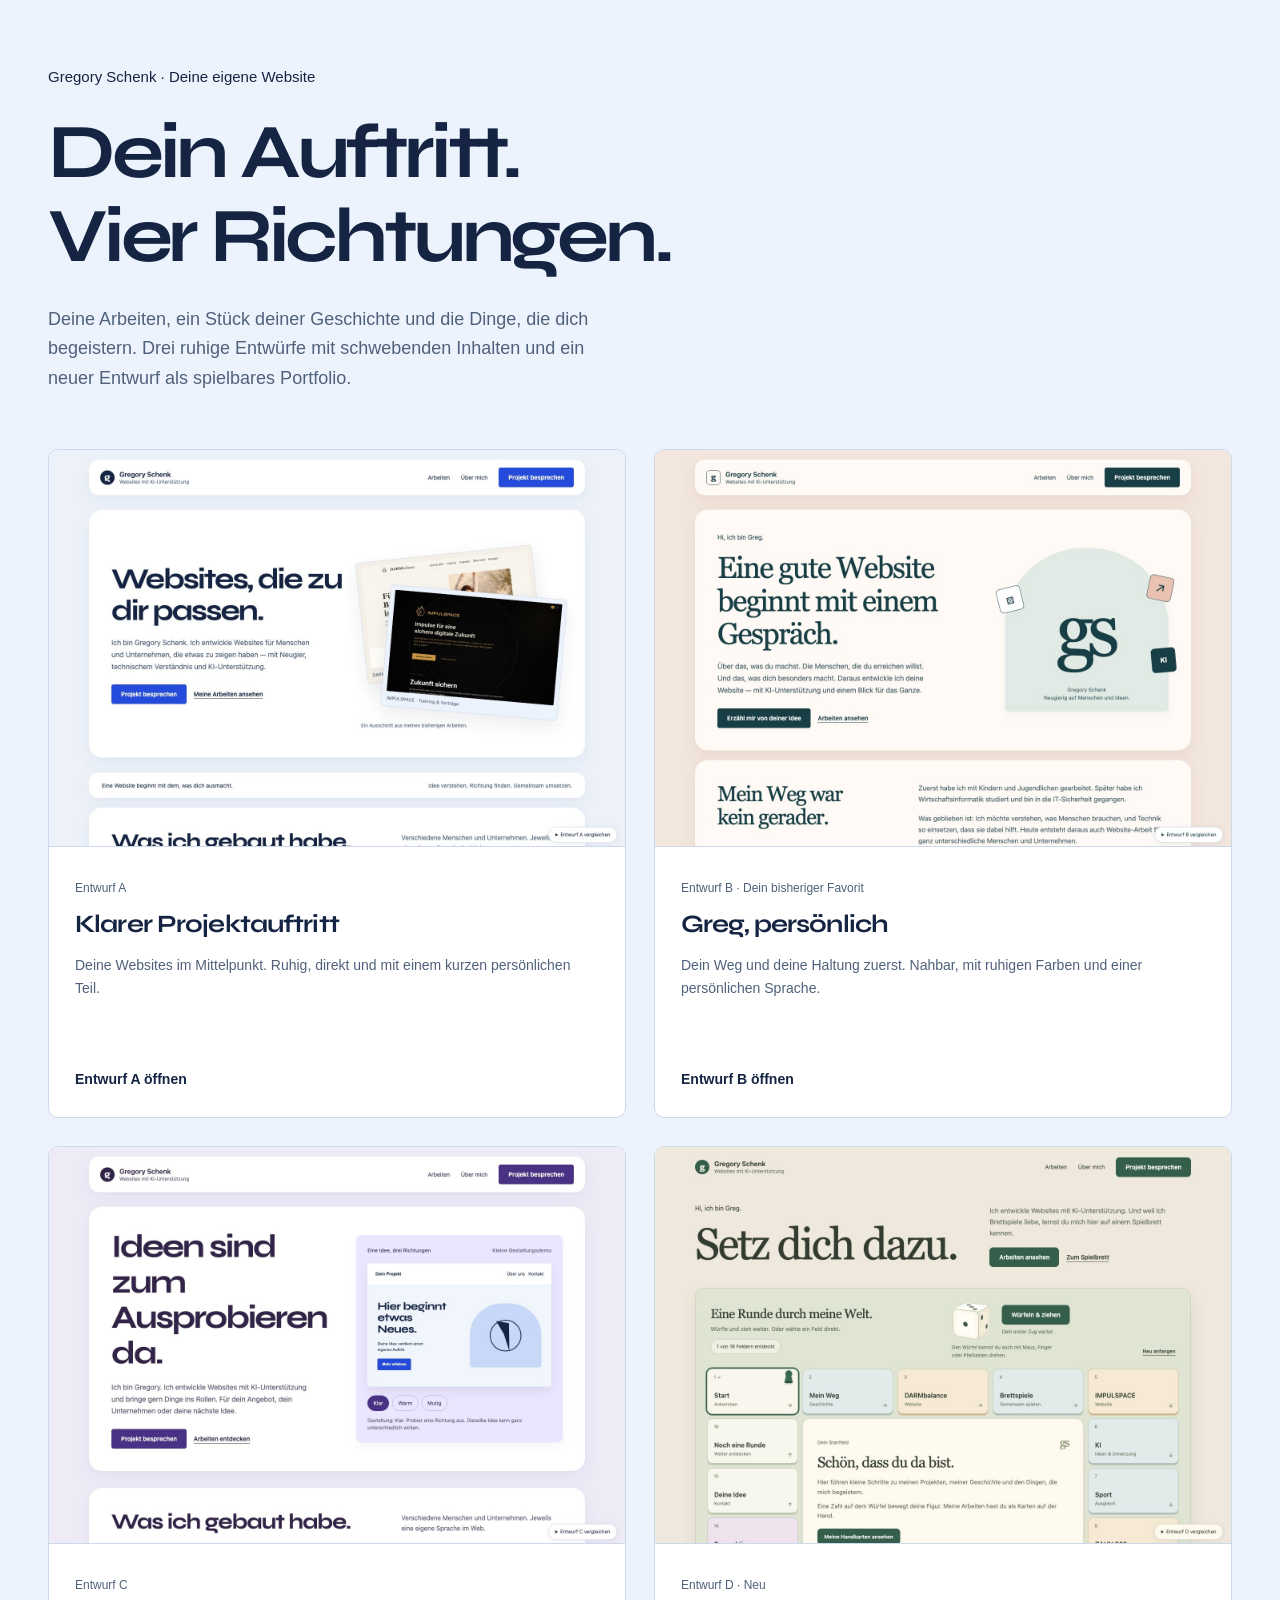
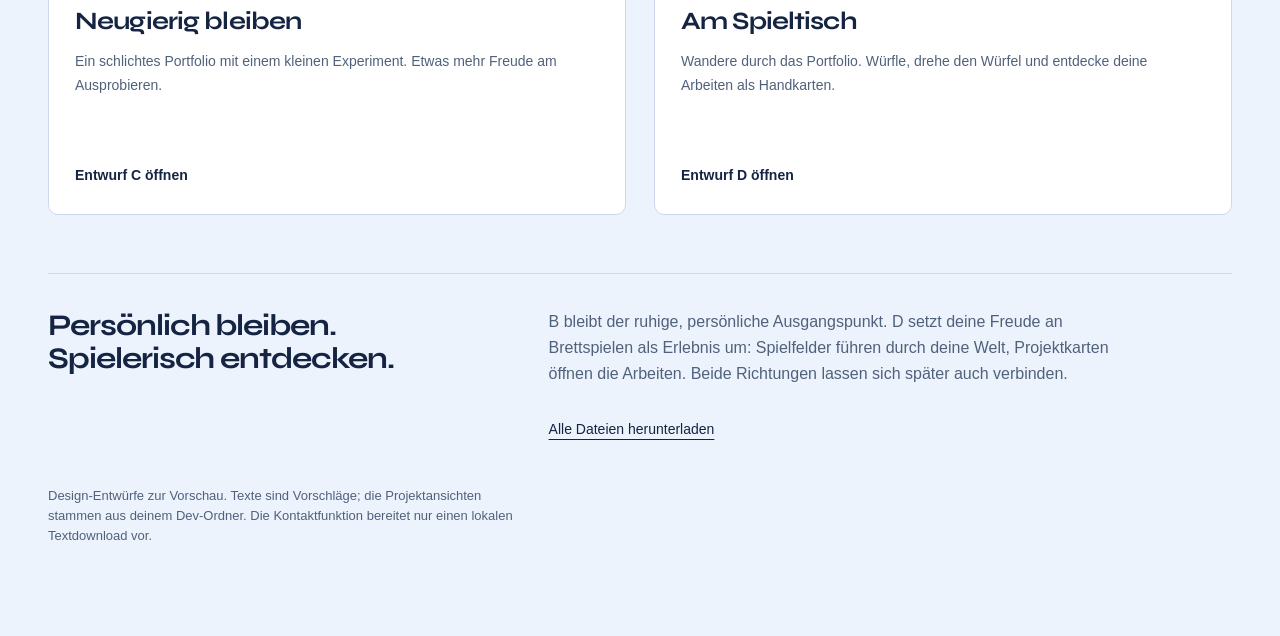
==== index.html @ de8d3911 "Add four portfolio drafts with interactive board game" ====
<!doctype html><html lang="de"><head><meta charset="utf-8"><meta name="viewport" content="width=device-width,initial-scale=1"><meta name="robots" content="noindex,nofollow"><title>Deine Website · Vier Richtungen</title><link rel="stylesheet" href="assets/common.css"><style>
body{background:#edf3fc}.overview{padding:65px 0 90px}.overview-header{max-width:800px;margin-bottom:55px}.overview-header>p:first-child{font-size:15px;margin-bottom:20px}.overview h1{font-size:clamp(3rem,6vw,5.6rem);max-width:12ch}.overview-header .intro-copy{max-width:56ch}.directions{display:grid;grid-template-columns:repeat(2,1fr);gap:28px}.direction{background:white;border:1px solid #cdd8ec;border-radius:10px;overflow:hidden;text-decoration:none;display:block}.direction:hover{border-color:#254bdc}.direction img{width:100%;aspect-ratio:1.45;object-fit:cover;object-position:top;border-bottom:1px solid #cdd8ec}.direction-text{padding:26px}.direction-text small{font-size:12px;color:#50617b}.direction-text h2{font-size:25px;margin:10px 0 15px}.direction-text p{font-size:14px;color:#50617b;min-height:90px}.direction-text strong{display:block;font-size:14px;margin-top:24px}.recommendation{display:grid;grid-template-columns:1fr 1.5fr;gap:45px;margin-top:58px;padding-top:35px;border-top:1px solid #cdd8ec}.recommendation h2{font-size:30px}.recommendation p{font-size:16px;color:#50617b}.overview-links{display:flex;gap:25px;flex-wrap:wrap;margin-top:30px;font-size:14px}@media(max-width:800px){.directions{grid-template-columns:1fr}.direction-text p{min-height:0}.overview{padding-top:40px}.recommendation{grid-template-columns:1fr;gap:20px}.direction img{aspect-ratio:1.5}}
</style></head><body><main class="overview wrap"><div class="overview-header"><p>Gregory Schenk · Deine eigene Website</p><h1>Dein Auftritt.<br>Vier Richtungen.</h1><p class="intro-copy">Deine Arbeiten, ein Stück deiner Geschichte und die Dinge, die dich begeistern. Drei ruhige Entwürfe mit schwebenden Inhalten und ein neuer Entwurf als spielbares Portfolio.</p></div><div class="directions"><a class="direction" href="entwurf-a-studio.html"><img src="assets/preview-a.jpg" width="1440" height="1000" alt="Vorschau des klaren Portfolio-Entwurfs"><div class="direction-text"><small>Entwurf A</small><h2>Klarer Projektauftritt</h2><p>Deine Websites im Mittelpunkt. Ruhig, direkt und mit einem kurzen persönlichen Teil.</p><strong>Entwurf A öffnen</strong></div></a><a class="direction" href="entwurf-b-persoenlich.html"><img src="assets/preview-b.jpg" width="1440" height="1000" alt="Vorschau des persönlichen Entwurfs"><div class="direction-text"><small>Entwurf B · Dein bisheriger Favorit</small><h2>Greg, persönlich</h2><p>Dein Weg und deine Haltung zuerst. Nahbar, mit ruhigen Farben und einer persönlichen Sprache.</p><strong>Entwurf B öffnen</strong></div></a><a class="direction" href="entwurf-c-neugierig.html"><img src="assets/preview-c.jpg" width="1440" height="1000" alt="Vorschau des neugierigen Entwurfs mit Gestaltungsdemo"><div class="direction-text"><small>Entwurf C</small><h2>Neugierig bleiben</h2><p>Ein schlichtes Portfolio mit einem kleinen Experiment. Etwas mehr Freude am Ausprobieren.</p><strong>Entwurf C öffnen</strong></div></a><a class="direction" href="entwurf-d-brettspiel.html"><img src="assets/preview-d.jpg" width="1440" height="1000" alt="Vorschau des Brettspiel-Portfolios mit Spielfeldern und Würfel"><div class="direction-text"><small>Entwurf D · Neu</small><h2>Am Spieltisch</h2><p>Wandere durch das Portfolio. Würfle, drehe den Würfel und entdecke deine Arbeiten als Handkarten.</p><strong>Entwurf D öffnen</strong></div></a></div><div class="recommendation"><h2>Persönlich bleiben.<br>Spielerisch entdecken.</h2><div><p>B bleibt der ruhige, persönliche Ausgangspunkt. D setzt deine Freude an Brettspielen als Erlebnis um: Spielfelder führen durch deine Welt, Projektkarten öffnen die Arbeiten. Beide Richtungen lassen sich später auch verbinden.</p><div class="overview-links"><a href="portfolio-entwuerfe.zip" download>Alle Dateien herunterladen</a></div></div></div><p class="prototype-note" style="margin-top:45px">Design-Entwürfe zur Vorschau. Texte sind Vorschläge; die Projektansichten stammen aus deinem Dev-Ordner. Die Kontaktfunktion bereitet nur einen lokalen Textdownload vor.</p></main></body></html>
---- assets/common.css ----
@font-face{font-family:Syne;src:url('syne-latin-400-normal.woff2') format('woff2');font-weight:400;font-display:swap}
@font-face{font-family:Syne;src:url('syne-latin-700-normal.woff2') format('woff2');font-weight:700;font-display:swap}
@font-face{font-family:Syne;src:url('syne-latin-800-normal.woff2') format('woff2');font-weight:800;font-display:swap}
:root{--ink:#142442;--muted:#50617b;--accent:#254bdc;--wash:#edf3fc;--paper:#fff;--line:#cdd8ec;--display:Syne,Arial,sans-serif}
*{box-sizing:border-box}html{scroll-behavior:smooth;scroll-padding-top:30px}body{margin:0;color:var(--ink);background:var(--paper);font:17px/1.65 -apple-system,BlinkMacSystemFont,'Segoe UI',sans-serif}h1,h2,h3,p{margin:0}h1,h2,h3{line-height:1.1}h1,h2{font-family:var(--display);font-weight:700}h1{font-size:clamp(3rem,5.7vw,5.7rem);letter-spacing:-.055em}h2{font-size:clamp(2.2rem,3.7vw,3.7rem);letter-spacing:-.035em}h3{font-size:1.45rem;letter-spacing:-.025em}p{max-width:65ch}a{color:inherit;text-decoration-thickness:1px;text-underline-offset:5px}button,input,textarea,select{font:inherit}button,a{touch-action:manipulation}button{cursor:pointer}button:disabled{cursor:default}a:focus-visible,button:focus-visible,summary:focus-visible,input:focus-visible,textarea:focus-visible,select:focus-visible{outline:3px solid var(--accent);outline-offset:5px}img{display:block;max-width:100%;height:auto}button{color:inherit}.wrap{width:min(1240px,calc(100% - 96px));margin:auto}.site-header{height:112px;display:flex;align-items:center;justify-content:space-between;gap:24px}.brand{display:flex;align-items:center;gap:12px;text-decoration:none;white-space:nowrap;line-height:1.3;font-weight:600}.brand-mark{width:36px;height:36px;display:grid;place-items:center;background:var(--ink);color:var(--paper);border-radius:50%;font-family:var(--display);font-size:22px}.brand small{display:block;font-weight:400;font-size:12px;color:var(--muted)}.nav{display:flex;align-items:center;gap:28px;font-size:14px}.nav a{text-decoration:none}.nav a:hover{text-decoration:underline}.button{display:inline-flex;align-items:center;justify-content:center;gap:12px;border:1px solid var(--accent);background:var(--accent);color:#fff;padding:13px 23px;min-height:48px;border-radius:5px;text-decoration:none;font-size:15px;font-weight:600;line-height:1.4}.button:hover{filter:brightness(.92)}.button.secondary{background:transparent;color:var(--ink);border-color:var(--line)}.text-link{background:none;border:0;padding:0;text-decoration:underline;text-underline-offset:5px;font-size:15px;font-weight:600}.actions{display:flex;gap:18px;align-items:center;flex-wrap:wrap;margin-top:30px}.intro-copy{color:var(--muted);font-size:18px;line-height:1.65;margin-top:26px;max-width:46ch}.section{padding:100px 0}.section-heading{display:flex;align-items:end;justify-content:space-between;gap:36px;margin-bottom:44px}.section-heading p{color:var(--muted);max-width:40ch;font-size:16px}.work-grid{display:grid;grid-template-columns:1.17fr 1fr;gap:44px 36px}.project{min-width:0}.project-shot{border:0;width:100%;padding:24px;background:var(--wash);border-radius:9px;display:block;text-align:left;overflow:hidden}.project-shot img{width:100%;aspect-ratio:1.44;object-fit:cover;object-position:top;border-radius:3px;box-shadow:0 9px 20px #14244218}.project-shot:hover img{outline:2px solid var(--accent);outline-offset:4px}.project.impulspace .project-shot{background:#f0e8d9}.project.zahn360 .project-shot{background:#d8e9ed}.project-heading{display:flex;justify-content:space-between;align-items:center;gap:16px;margin:22px 0 9px}.project-heading span{font-size:12px;color:var(--muted)}.project>p{font-size:15px;line-height:1.6;color:var(--muted);max-width:53ch}.project .text-link{margin-top:14px}.project-wide{grid-column:1/-1;display:grid;grid-template-columns:1.15fr 1fr;align-items:center;gap:50px}.project-wide .project-shot{padding:26px}.project-wide .project-shot img{aspect-ratio:1.72}.project-wide h3{font-size:1.8rem}.project-wide p{color:var(--muted);font-size:16px}.work-note{font-size:12px;color:var(--muted);margin-top:28px}.ludonect{margin-top:58px;padding:36px 42px;background:var(--wash);display:grid;grid-template-columns:1fr 1.3fr;align-items:center;gap:40px;border-radius:9px}.ludonect h3{font-family:var(--display);font-size:2rem;margin:7px 0 16px}.ludonect p{color:var(--muted);font-size:16px}.quiet-label{font-size:13px;color:var(--muted)}.game-example{position:relative;min-height:210px;display:flex;gap:15px;align-items:center;justify-content:center;flex-wrap:wrap}.game-tile{background:white;color:#3d315b;border:1px solid #d9d0ed;border-radius:12px;padding:20px 18px;width:150px;box-shadow:0 5px 0 #d9d0ed}.game-tile strong{font-family:var(--display);font-size:42px;display:block;line-height:1.2}.game-tile span{font-size:12px;line-height:1.4;display:block}.game-tile:nth-child(2){transform:rotate(5deg);background:#ebe6ff}.game-tile:nth-child(3){transform:rotate(-5deg);background:#ffd8bc}.in-progress{display:flex;gap:24px;align-items:center;padding:30px 0;margin-top:35px;border-top:1px solid var(--line)}.in-progress img{width:135px;border-radius:5px}.in-progress p{font-size:14px;color:var(--muted)}.in-progress strong{display:block;color:var(--ink);font-size:16px}.about-band{background:var(--wash)}.about-grid{display:grid;grid-template-columns:.9fr 1.2fr;gap:80px}.about-grid h2{max-width:10ch}.about-text p+p{margin-top:22px}.about-text p{color:var(--muted)}.interests{display:flex;gap:10px;flex-wrap:wrap;margin-top:28px}.interest{background:var(--paper);border:1px solid var(--line);padding:7px 16px;border-radius:24px;font-size:14px;color:var(--ink)}.ai-note{margin-top:30px;padding-top:24px;border-top:1px solid var(--line)}.ai-note h3{font-size:1.1rem;margin-bottom:12px}.ai-note p{font-size:15px}.process{display:grid;grid-template-columns:.8fr 1.2fr;gap:80px}.process h2{max-width:10ch}.steps details{border-bottom:1px solid var(--line);padding:20px 0}.steps details:first-child{padding-top:0}.steps summary{font-weight:600;cursor:pointer;list-style:none;display:flex;justify-content:space-between;align-items:center;gap:20px;font-size:20px}.steps summary::-webkit-details-marker{display:none}.steps summary::after{content:'+';font-size:26px;font-weight:400}.steps details[open] summary::after{content:'−'}.steps p{font-size:16px;color:var(--muted);padding:15px 35px 5px 0}.contact-band{background:var(--ink);color:#fff;padding:74px 0}.contact-inner{display:flex;align-items:center;justify-content:space-between;gap:50px}.contact-inner h2{max-width:15ch}.contact-inner p{margin-top:20px;color:#d8e2f7;max-width:46ch}.contact-inner .button{background:white;border-color:white;color:var(--ink);white-space:nowrap}.footer{display:flex;align-items:center;justify-content:space-between;gap:24px;padding:32px 0 95px;font-size:12px;color:var(--muted)}.footer button{font-size:12px}.draft-switch{position:fixed;right:20px;bottom:18px;z-index:10;font-size:12px}.draft-switch summary{cursor:pointer;padding:9px 16px;background:var(--paper);border:1px solid var(--line);border-radius:24px;box-shadow:0 3px 15px #14244212}.draft-switch nav{position:absolute;right:0;bottom:46px;background:var(--paper);border:1px solid var(--line);border-radius:10px;width:210px;padding:8px;box-shadow:0 8px 28px #14244222}.draft-switch a{display:block;padding:9px;text-decoration:none;border-radius:5px}.draft-switch a:hover,.draft-switch a[aria-current=page]{background:var(--wash);color:var(--ink)}.skip-link{position:fixed;top:-80px;left:20px;padding:12px;background:var(--ink);color:white;z-index:99}.skip-link:focus{top:12px}
dialog{border:0;padding:0;border-radius:12px;background:var(--paper);color:var(--ink);width:min(760px,calc(100% - 32px));max-height:90dvh;box-shadow:0 18px 80px #0004}dialog::backdrop{background:#142442aa}body:has(dialog[open]){overflow:hidden}.dialog-inner{padding:36px}.dialog-top{display:flex;justify-content:space-between;gap:20px;align-items:center;margin-bottom:24px}.dialog-top h2{font-size:2rem;letter-spacing:-.025em}.close-button{border:1px solid var(--line);background:none;border-radius:50%;font-size:24px;width:42px;height:42px;display:grid;place-items:center;flex-shrink:0}.dialog-body p{color:var(--muted);margin:15px 0}.dialog-body h3{font-size:18px;margin-top:24px}.dialog-body img{border:1px solid var(--line);border-radius:4px;margin-bottom:24px}.dialog-body ul{padding-left:22px;color:var(--muted)}.dialog-body li+li{margin-top:10px}.contact-form label{display:block;font-size:14px;font-weight:600;margin-top:22px}.contact-form input,.contact-form textarea,.contact-form select{display:block;width:100%;padding:11px;border:1px solid var(--line);border-radius:4px;margin-top:7px;background:var(--paper);color:var(--ink)}.contact-form textarea{min-height:120px;resize:vertical}.contact-form .button{margin-top:22px}.prototype-note{font-size:13px;line-height:1.55;color:var(--muted)}.form-status{margin-top:16px;font-size:14px}
.personal{--ink:#183f45;--muted:#456166;--accent:#183f45;--wash:#f9e8df;--line:#c6d5d3;--display:Georgia,'Times New Roman',serif}.personal h1,.personal h2{font-weight:400;letter-spacing:-.045em}.personal h1{font-size:clamp(3.1rem,5.6vw,5.7rem)}.personal .site-header{height:100px}.personal .brand-mark{color:var(--ink);border-radius:8px;background:transparent;border:1px solid var(--ink);font-family:Georgia}.personal-hero{background:var(--wash);padding:65px 0 76px}.personal-hero-grid{display:grid;grid-template-columns:1.2fr .75fr;gap:85px;align-items:center}.hello{font-size:16px;margin-bottom:22px}.personal-hero h1{max-width:12ch}.name-object{position:relative;width:100%;aspect-ratio:1;display:grid;place-items:center;border:1px solid #b3c3c0;border-radius:48% 48% 9px 9px;background:#e2eae6}.name-object .initial{font-family:Georgia;font-size:clamp(120px,14vw,190px);font-weight:400;letter-spacing:-.1em;padding-right:.07em}.object-caption{position:absolute;bottom:25px;text-align:center;line-height:1.5;font-size:13px;color:var(--muted)}.name-object .token{position:absolute;border-radius:9px;border:1px solid var(--ink);width:61px;height:61px;display:grid;place-items:center;font-size:30px;background:#fff}.token.dice{left:-18px;top:24%;transform:rotate(-14deg)}.token.sport{right:-10px;top:17%;transform:rotate(12deg);background:#ebc3b3}.token.ai{right:-18px;bottom:24%;font-size:17px;font-weight:700;background:#183f45;color:white;transform:rotate(-5deg)}.story-grid{display:grid;grid-template-columns:.8fr 1.2fr;gap:85px}.story-grid h2{max-width:11ch}.story-copy p{color:var(--muted)}.story-copy p+p{margin-top:20px}.story-path{display:flex;gap:24px;margin-top:34px;flex-wrap:wrap}.story-path span{font-size:13px;border-top:2px solid var(--ink);padding-top:12px;flex:1;min-width:100px}.personal .work-area{background:#f5f8f7}.personal .project-shot{background:#e2eae6}.personal .project.impulspace .project-shot{background:#eee3d9}.personal .project.zahn360 .project-shot{background:#dbe7e8}.personal-interests{display:grid;grid-template-columns:repeat(3,1fr);gap:45px;margin-top:48px}.personal-interests h3{font:400 29px/1.2 Georgia;margin-bottom:17px}.personal-interests p{font-size:15px;color:var(--muted)}.personal-interests .interest-icon{font-size:28px;display:block;margin-bottom:22px}.personal .contact-band{background:#183f45}.personal .contact-inner p{color:#dae6e5}
.curious{--ink:#312448;--muted:#625874;--accent:#493185;--wash:#ebe6ff;--line:#d7d0e4}.curious-hero{padding:64px 0 82px;display:grid;grid-template-columns:1.1fr 1fr;gap:75px;align-items:center}.curious-hero>div{min-width:0}.curious-hero h1{font-size:clamp(3rem,5.6vw,5.4rem);max-width:10ch}.experiment{background:var(--wash);border-radius:14px;padding:28px;min-width:0}.experiment-title{display:flex;align-items:center;justify-content:space-between;margin-bottom:22px;gap:16px;font-size:13px}.experiment-title span:last-child{color:var(--muted)}.mini-site{background:#fff;border-radius:6px;overflow:hidden;color:#142442;box-shadow:0 12px 25px #31244812;font-family:Arial,sans-serif}.mini-header{display:flex;justify-content:space-between;padding:17px 20px;font-size:11px;gap:16px}.mini-content{min-height:255px;padding:32px 25px;background:#f1f5fc;display:grid;grid-template-columns:1.2fr 1fr;gap:15px;align-items:center}.mini-copy strong{display:block;font-family:Syne,Arial,sans-serif;font-size:27px;line-height:1.05;letter-spacing:-.025em;max-width:9ch}.mini-copy p{font-size:10px;line-height:1.5;margin-top:15px;max-width:21ch}.mini-button{display:inline-block;font-size:9px;font-weight:600;margin-top:15px;background:#254bdc;color:white;padding:7px 12px;border-radius:3px}.mini-art{height:160px;position:relative;display:grid;place-items:center;background:#c7d8f8;border-radius:80px 80px 7px 7px}.mini-art:before{content:'';width:75px;height:75px;border:2px solid currentColor;border-radius:50%;position:absolute}.mini-art:after{content:'';width:30px;height:80px;background:currentColor;clip-path:polygon(0 0,100% 15%,55% 100%,40% 45%);transform:rotate(-12deg)}.mini-site[data-look=warm]{color:#663b36}.mini-site[data-look=warm] .mini-content{background:#fff0e8}.mini-site[data-look=warm] .mini-copy strong{font-family:Georgia;font-size:31px;font-weight:400}.mini-site[data-look=warm] .mini-art{background:#ebc3b3;border-radius:50%}.mini-site[data-look=warm] .mini-button{background:#663b36;border-radius:20px}.mini-site[data-look=bold]{color:#493185}.mini-site[data-look=bold] .mini-content{background:#f5efff}.mini-site[data-look=bold] .mini-copy strong{font-weight:800;font-size:30px}.mini-site[data-look=bold] .mini-art{background:#ffd8bc;border-radius:8px;transform:rotate(5deg)}.mini-site[data-look=bold] .mini-button{background:#493185}.look-controls{display:flex;gap:8px;flex-wrap:wrap;margin-top:22px}.look-controls button{padding:8px 14px;border:1px solid #b5a8d0;border-radius:20px;background:transparent;color:var(--ink);font-size:13px}.look-controls button[aria-pressed=true]{background:var(--accent);color:white;border-color:var(--accent)}.experiment-caption{font-size:12px;color:var(--muted);margin-top:15px;line-height:1.5}.curious .work-grid{grid-template-columns:repeat(3,1fr);gap:30px}.curious .project-shot{padding:16px}.curious .project-heading{display:block}.curious .project-heading span{display:block;margin-top:7px}.curious .project-wide{grid-column:auto;display:block}.curious .project-wide h3{font-size:1.45rem}.curious .project-wide .project-shot img{aspect-ratio:1.44}.curious .ludonect{background:#f3f0fb}.curious .about-grid{gap:65px}.curious .contact-band{background:#493185}.curious .contact-inner p{color:#eae2fb}
.studio-hero{display:grid;grid-template-columns:1.15fr 1fr;gap:70px;align-items:center;padding:60px 0 82px;min-height:660px}.studio-hero h1{max-width:11ch}.hero-work{position:relative;height:440px;min-width:0}.hero-work .shot{position:absolute;width:88%;padding:11px;background:white;border:1px solid #d2d9e7;border-radius:8px;box-shadow:0 18px 44px #14244214;overflow:hidden;text-decoration:none}.hero-work .shot img{aspect-ratio:1.65;object-fit:cover;object-position:top;border-radius:3px}.hero-work .shot span{display:block;font-size:11px;padding:8px 2px 0;color:var(--muted)}.hero-work .shot:nth-child(1){top:0;left:0;transform:rotate(-6deg);background:#f4f0e8}.hero-work .shot:nth-child(2){bottom:0;right:0;transform:rotate(5deg);background:#edf3fc}.hero-caption{position:absolute;bottom:-40px;left:0;font-size:12px;color:var(--muted)}.intro-strip{background:var(--wash);padding:22px 0}.intro-strip .wrap{display:flex;justify-content:space-between;align-items:center;gap:30px;font-size:14px}.intro-strip p:last-child{color:var(--muted)}
@media(min-width:900px){.studio .project.impulspace{margin-top:72px}.personal .project.impulspace{margin-top:50px}}
@media(max-width:1000px){.wrap{width:calc(100% - 56px)}.nav{gap:18px}.studio-hero{gap:35px}.hero-work{height:350px}.personal-hero-grid{gap:45px}.about-grid,.process,.story-grid{gap:45px}.curious-hero{gap:35px}.curious .work-grid{gap:22px}.mini-content{grid-template-columns:1fr .8fr;padding:25px 20px}.mini-copy strong{font-size:23px}.mini-art{height:140px}.personal-interests{gap:30px}}
@media(max-width:760px){.wrap{width:calc(100% - 40px)}.site-header,.personal .site-header{height:auto;min-height:95px;padding-top:22px;padding-bottom:22px;align-items:flex-start;flex-direction:column;gap:20px}.brand small{font-size:11px}.nav{width:100%;justify-content:space-between;gap:12px;font-size:13px}.nav .button{padding:9px 12px;font-size:12px;min-height:40px}.studio-hero{grid-template-columns:1fr;padding-top:36px;padding-bottom:65px;gap:42px}.studio-hero h1{font-size:clamp(3.2rem,9.2vw,4.6rem);max-width:13ch}.intro-copy{font-size:17px}.hero-work{height:410px;max-width:530px;width:100%;margin:auto}.hero-work .shot{width:82%}.hero-caption{bottom:-25px}.intro-strip .wrap{flex-direction:column;gap:5px;align-items:flex-start;font-size:13px}.section{padding:65px 0}.section-heading{align-items:flex-start;flex-direction:column;gap:20px;margin-bottom:32px}.work-grid{grid-template-columns:1fr;gap:36px}.project-wide{grid-column:auto;display:block}.project-wide .project-heading{margin-top:22px}.project-wide h3{font-size:1.45rem}.project-shot,.project-wide .project-shot{padding:18px}.project-wide .project-shot img{aspect-ratio:1.44}.ludonect{grid-template-columns:1fr;padding:28px;gap:25px;margin-top:38px}.game-example{min-height:160px;gap:9px}.game-tile{width:calc((100% - 18px)/3);padding:12px 10px}.game-tile strong{font-size:32px}.game-tile span{font-size:10px}.in-progress{gap:18px}.in-progress img{width:100px}.about-grid,.process,.story-grid{grid-template-columns:1fr;gap:28px}.about-grid h2,.process h2,.story-grid h2{max-width:17ch}.contact-band{padding:55px 0}.contact-inner{flex-direction:column;align-items:flex-start;gap:30px}.contact-inner h2{max-width:17ch}.footer{flex-direction:column;align-items:flex-start;gap:12px;padding-bottom:95px}.personal-hero{padding:40px 0 55px}.personal-hero-grid{grid-template-columns:1fr;gap:45px}.personal-hero h1{max-width:14ch}.name-object{width:75%;max-width:360px;margin:0 auto}.name-object .initial{font-size:150px}.personal-interests{grid-template-columns:1fr;gap:32px;margin-top:30px}.personal-interests article{display:grid;grid-template-columns:45px 1fr;gap:0 17px}.personal-interests .interest-icon{grid-row:1/3;margin:0}.personal-interests h3{font-size:26px;margin-bottom:9px}.curious-hero{grid-template-columns:1fr;padding:40px 0 60px;gap:38px}.curious-hero h1{max-width:15ch}.curious .work-grid{grid-template-columns:1fr;gap:35px}.curious .project-heading{display:flex;align-items:center}.curious .project-heading span{margin:0}.experiment{padding:22px}.mini-copy strong{font-size:27px}.mini-content{min-height:235px}.dialog-inner{padding:24px}.dialog-top h2{font-size:1.7rem}.draft-switch{right:12px;bottom:12px}}
@media(max-width:400px){.nav{font-size:12px;gap:7px}.nav .button{padding:8px}.hero-work{height:300px}.studio-hero h1{font-size:2.8rem}.personal h1{font-size:2.9rem}.curious-hero h1{font-size:2.5rem}.actions{gap:18px}.mini-content{padding:23px 16px;gap:10px}.mini-copy strong{font-size:23px}.mini-art{height:125px}.look-controls button{padding:7px 12px;font-size:12px}.experiment-title{font-size:12px}.name-object .initial{font-size:125px}.game-tile strong{font-size:26px}.in-progress{align-items:flex-start}.in-progress img{width:80px}}
@media(prefers-reduced-motion:reduce){html{scroll-behavior:auto}*,*::before,*::after{animation:none!important;transition:none!important}}
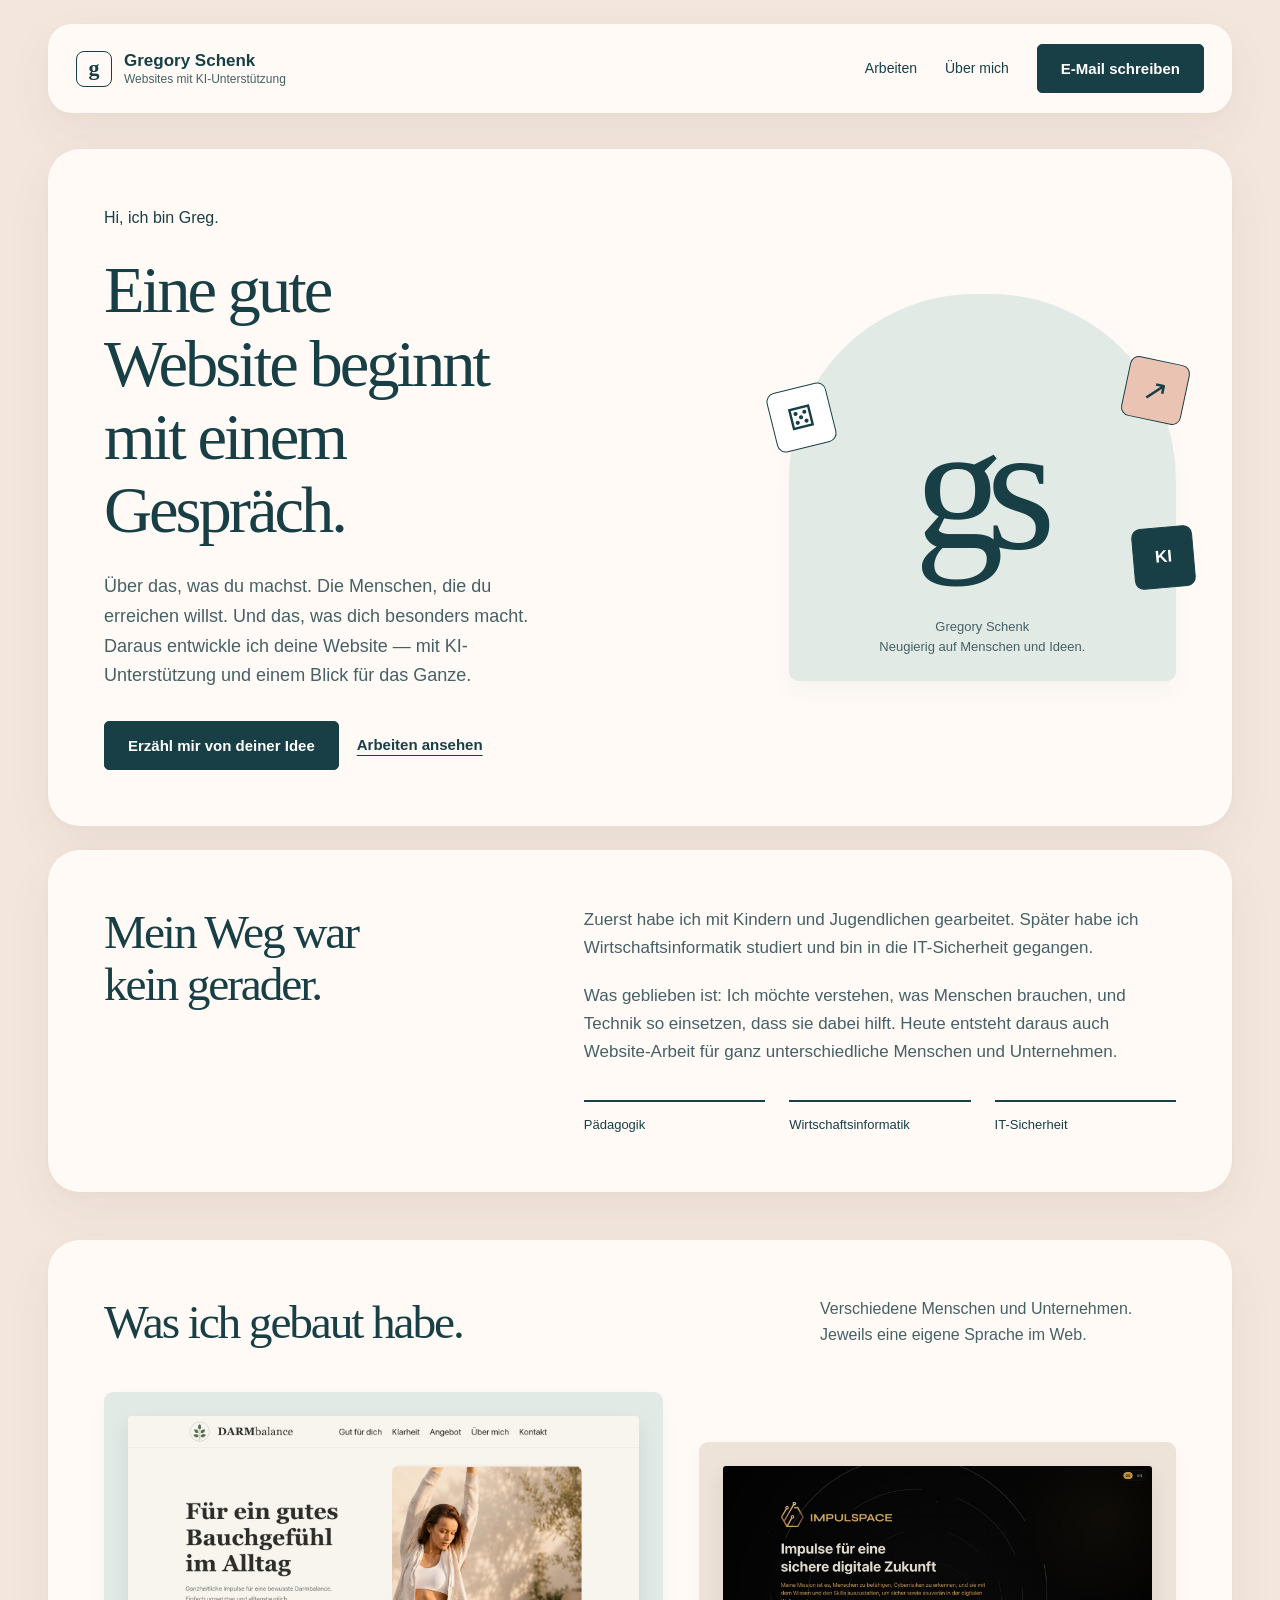
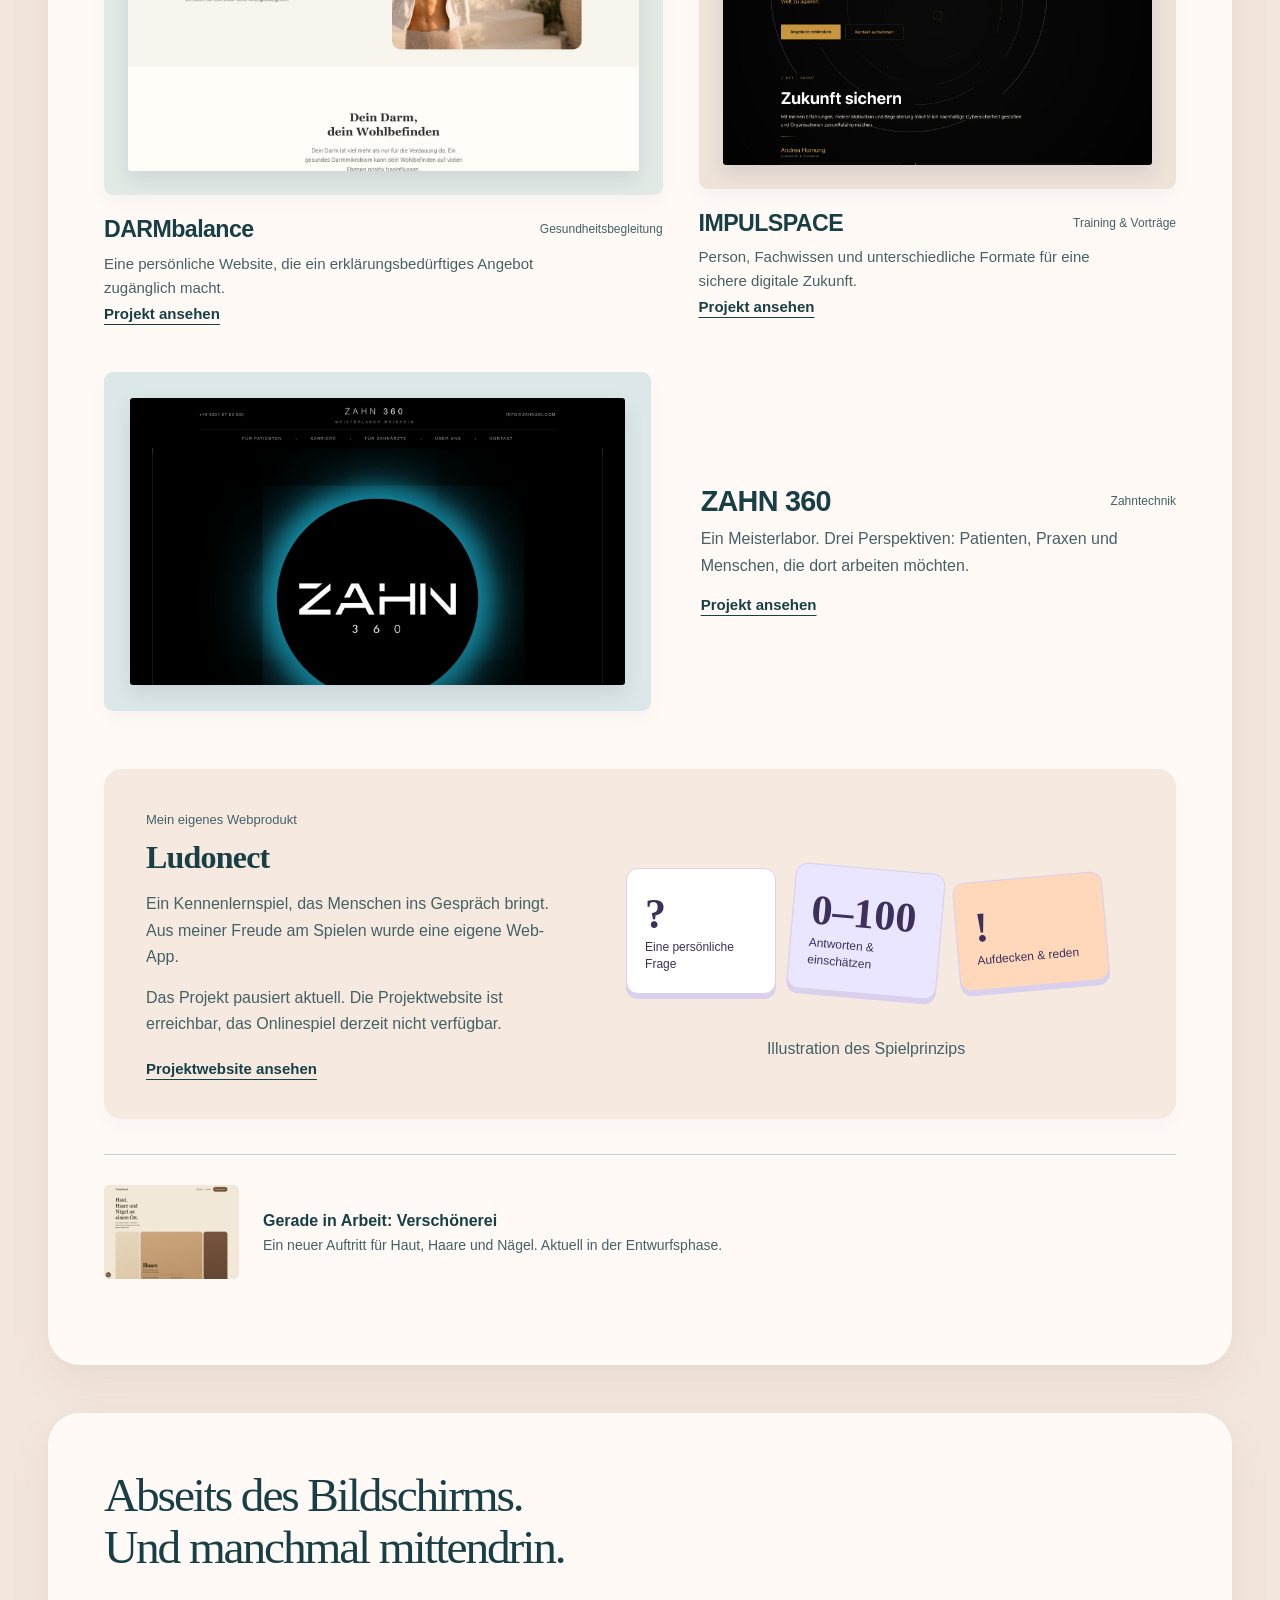
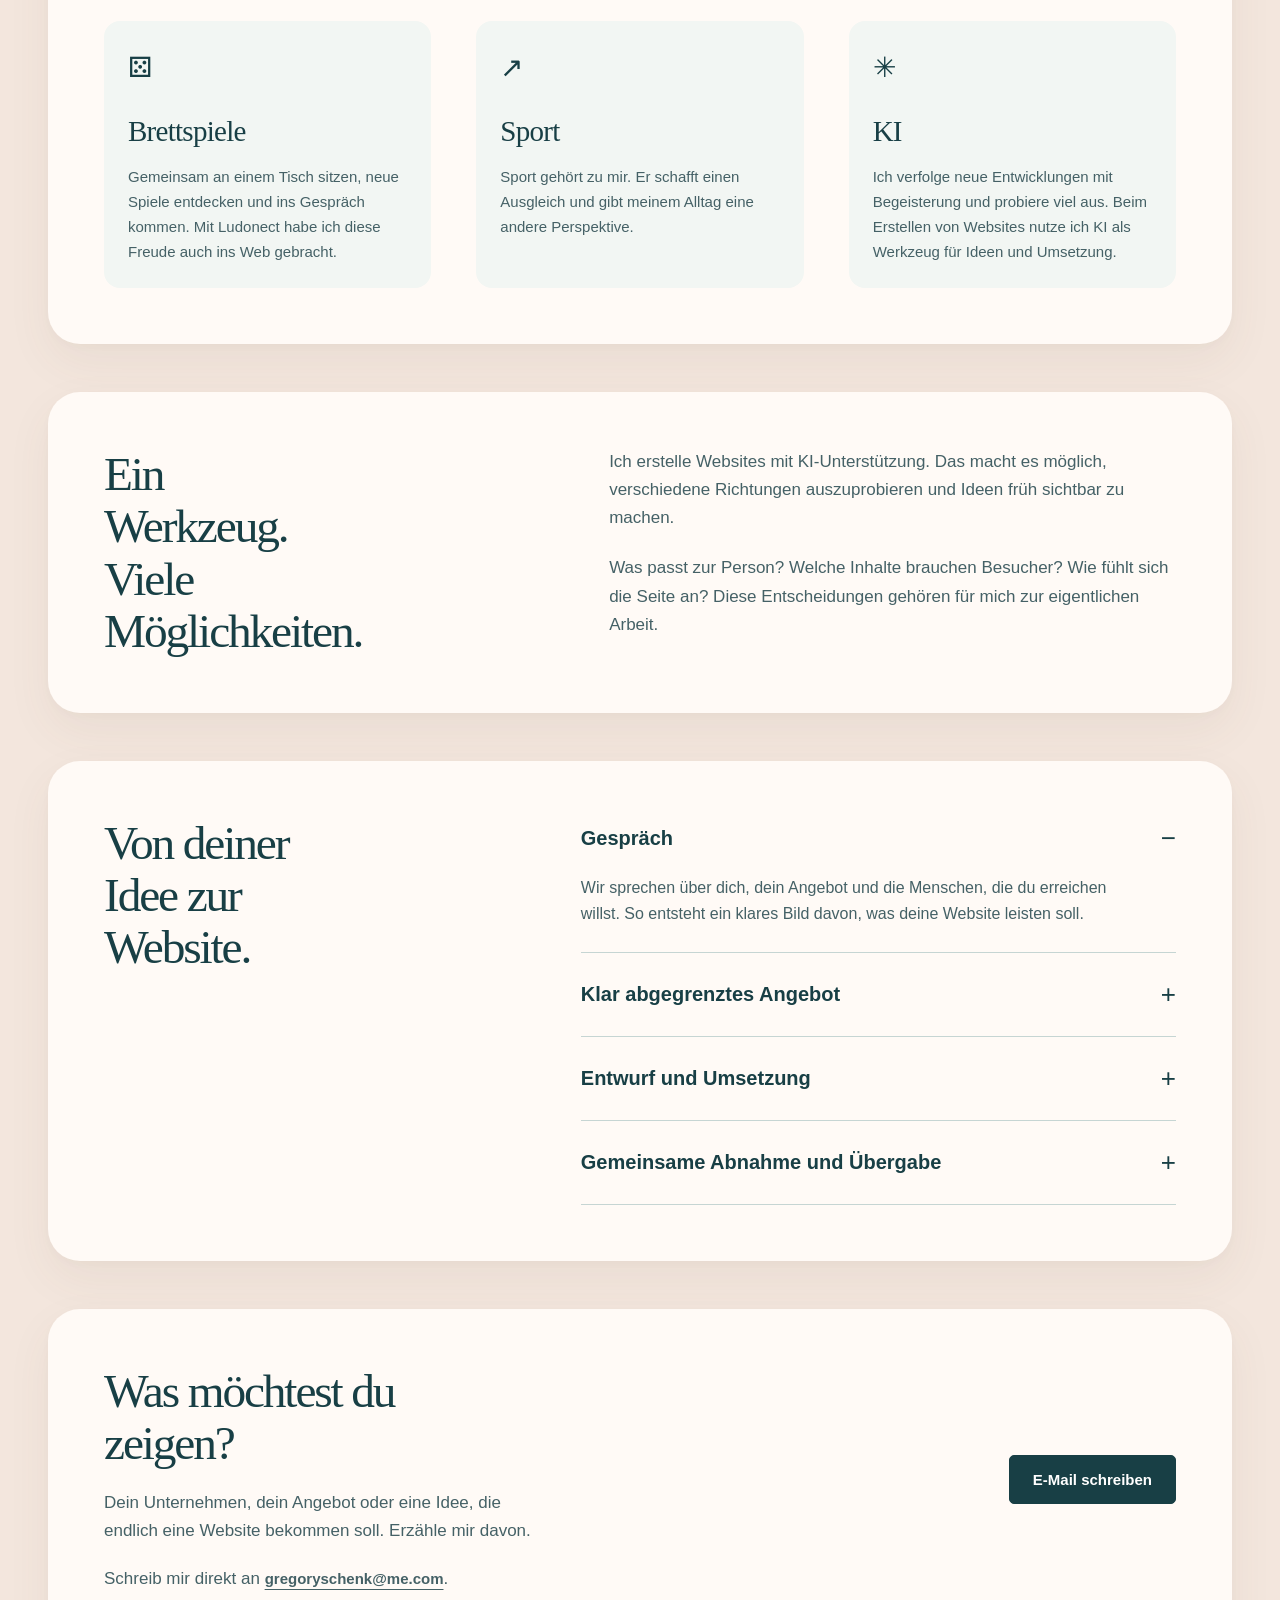
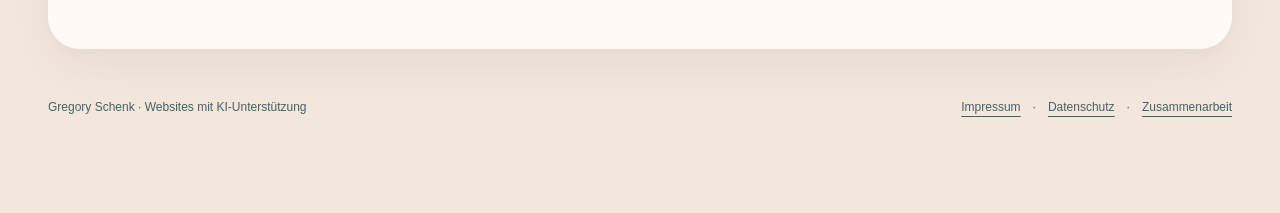
==== commit b701e1a3: "Publish personal portfolio with email contact and legal pages" ====
--- a/index.html
+++ b/index.html
@@ -1,3 +1,160 @@
-<!doctype html><html lang="de"><head><meta charset="utf-8"><meta name="viewport" content="width=device-width,initial-scale=1"><meta name="robots" content="noindex,nofollow"><title>Deine Website · Vier Richtungen</title><link rel="stylesheet" href="assets/common.css"><style>
-body{background:#edf3fc}.overview{padding:65px 0 90px}.overview-header{max-width:800px;margin-bottom:55px}.overview-header>p:first-child{font-size:15px;margin-bottom:20px}.overview h1{font-size:clamp(3rem,6vw,5.6rem);max-width:12ch}.overview-header .intro-copy{max-width:56ch}.directions{display:grid;grid-template-columns:repeat(2,1fr);gap:28px}.direction{background:white;border:1px solid #cdd8ec;border-radius:10px;overflow:hidden;text-decoration:none;display:block}.direction:hover{border-color:#254bdc}.direction img{width:100%;aspect-ratio:1.45;object-fit:cover;object-position:top;border-bottom:1px solid #cdd8ec}.direction-text{padding:26px}.direction-text small{font-size:12px;color:#50617b}.direction-text h2{font-size:25px;margin:10px 0 15px}.direction-text p{font-size:14px;color:#50617b;min-height:90px}.direction-text strong{display:block;font-size:14px;margin-top:24px}.recommendation{display:grid;grid-template-columns:1fr 1.5fr;gap:45px;margin-top:58px;padding-top:35px;border-top:1px solid #cdd8ec}.recommendation h2{font-size:30px}.recommendation p{font-size:16px;color:#50617b}.overview-links{display:flex;gap:25px;flex-wrap:wrap;margin-top:30px;font-size:14px}@media(max-width:800px){.directions{grid-template-columns:1fr}.direction-text p{min-height:0}.overview{padding-top:40px}.recommendation{grid-template-columns:1fr;gap:20px}.direction img{aspect-ratio:1.5}}
-</style></head><body><main class="overview wrap"><div class="overview-header"><p>Gregory Schenk · Deine eigene Website</p><h1>Dein Auftritt.<br>Vier Richtungen.</h1><p class="intro-copy">Deine Arbeiten, ein Stück deiner Geschichte und die Dinge, die dich begeistern. Drei ruhige Entwürfe mit schwebenden Inhalten und ein neuer Entwurf als spielbares Portfolio.</p></div><div class="directions"><a class="direction" href="entwurf-a-studio.html"><img src="assets/preview-a.jpg" width="1440" height="1000" alt="Vorschau des klaren Portfolio-Entwurfs"><div class="direction-text"><small>Entwurf A</small><h2>Klarer Projektauftritt</h2><p>Deine Websites im Mittelpunkt. Ruhig, direkt und mit einem kurzen persönlichen Teil.</p><strong>Entwurf A öffnen</strong></div></a><a class="direction" href="entwurf-b-persoenlich.html"><img src="assets/preview-b.jpg" width="1440" height="1000" alt="Vorschau des persönlichen Entwurfs"><div class="direction-text"><small>Entwurf B · Dein bisheriger Favorit</small><h2>Greg, persönlich</h2><p>Dein Weg und deine Haltung zuerst. Nahbar, mit ruhigen Farben und einer persönlichen Sprache.</p><strong>Entwurf B öffnen</strong></div></a><a class="direction" href="entwurf-c-neugierig.html"><img src="assets/preview-c.jpg" width="1440" height="1000" alt="Vorschau des neugierigen Entwurfs mit Gestaltungsdemo"><div class="direction-text"><small>Entwurf C</small><h2>Neugierig bleiben</h2><p>Ein schlichtes Portfolio mit einem kleinen Experiment. Etwas mehr Freude am Ausprobieren.</p><strong>Entwurf C öffnen</strong></div></a><a class="direction" href="entwurf-d-brettspiel.html"><img src="assets/preview-d.jpg" width="1440" height="1000" alt="Vorschau des Brettspiel-Portfolios mit Spielfeldern und Würfel"><div class="direction-text"><small>Entwurf D · Neu</small><h2>Am Spieltisch</h2><p>Wandere durch das Portfolio. Würfle, drehe den Würfel und entdecke deine Arbeiten als Handkarten.</p><strong>Entwurf D öffnen</strong></div></a></div><div class="recommendation"><h2>Persönlich bleiben.<br>Spielerisch entdecken.</h2><div><p>B bleibt der ruhige, persönliche Ausgangspunkt. D setzt deine Freude an Brettspielen als Erlebnis um: Spielfelder führen durch deine Welt, Projektkarten öffnen die Arbeiten. Beide Richtungen lassen sich später auch verbinden.</p><div class="overview-links"><a href="portfolio-entwuerfe.zip" download>Alle Dateien herunterladen</a></div></div></div><p class="prototype-note" style="margin-top:45px">Design-Entwürfe zur Vorschau. Texte sind Vorschläge; die Projektansichten stammen aus deinem Dev-Ordner. Die Kontaktfunktion bereitet nur einen lokalen Textdownload vor.</p></main></body></html>+<!doctype html>
+<html lang="de">
+<head>
+<meta charset="utf-8">
+<meta name="viewport" content="width=device-width,initial-scale=1">
+<title>Gregory Schenk · Persönliche Websites aus Karlsruhe</title>
+<meta name="description" content="Gregory Schenk entwickelt in Karlsruhe persönliche Websites mit KI-Unterstützung – vom ersten Gespräch über Entwurf und Umsetzung bis zur gemeinsamen Abnahme und Übergabe.">
+<link rel="canonical" href="https://g-schenk.de/">
+<link rel="stylesheet" href="assets/common.css">
+<link rel="stylesheet" href="assets/floating.css">
+<link rel="stylesheet" href="assets/site.css">
+<script src="assets/portfolio.js" defer></script>
+</head>
+<body class="personal">
+<a class="skip-link" href="#inhalt">Zum Inhalt</a>
+<header class="site-header wrap">
+  <a class="brand" href="#"><span class="brand-mark" aria-hidden="true">g</span><span>Gregory Schenk<small>Websites mit KI-Unterstützung</small></span></a>
+  <nav class="nav" aria-label="Hauptnavigation"><a href="#arbeiten">Arbeiten</a><a href="#ueber">Über mich</a><a class="button" href="mailto:gregoryschenk@me.com">E-Mail schreiben</a></nav>
+</header>
+<main id="inhalt">
+<section class="personal-hero">
+  <div class="wrap personal-hero-grid">
+    <div>
+      <p class="hello">Hi, ich bin Greg.</p>
+      <h1>Eine gute Website beginnt mit einem Gespräch.</h1>
+      <p class="intro-copy">Über das, was du machst. Die Menschen, die du erreichen willst. Und das, was dich besonders macht. Daraus entwickle ich deine Website — mit KI-Unterstützung und einem Blick für das Ganze.</p>
+      <div class="actions"><a class="button" href="mailto:gregoryschenk@me.com">Erzähl mir von deiner Idee</a><a class="text-link" href="#arbeiten">Arbeiten ansehen</a></div>
+    </div>
+    <div class="name-object" aria-label="Grafisches Namenszeichen für Gregory Schenk">
+      <span class="initial" aria-hidden="true">gs</span>
+      <span class="token dice" aria-hidden="true">⚄</span>
+      <span class="token sport" aria-hidden="true">↗</span>
+      <span class="token ai" aria-hidden="true">KI</span>
+      <span class="object-caption">Gregory Schenk<br>Neugierig auf Menschen und Ideen.</span>
+    </div>
+  </div>
+</section>
+<section class="section" id="ueber">
+  <div class="wrap story-grid">
+    <h2>Mein Weg war kein gerader.</h2>
+    <div class="story-copy">
+      <p>Zuerst habe ich mit Kindern und Jugendlichen gearbeitet. Später habe ich Wirtschaftsinformatik studiert und bin in die IT-Sicherheit gegangen.</p>
+      <p>Was geblieben ist: Ich möchte verstehen, was Menschen brauchen, und Technik so einsetzen, dass sie dabei hilft. Heute entsteht daraus auch Website-Arbeit für ganz unterschiedliche Menschen und Unternehmen.</p>
+      <div class="story-path" aria-label="Stationen meines Wegs"><span>Pädagogik</span><span>Wirtschaftsinformatik</span><span>IT-Sicherheit</span></div>
+    </div>
+  </div>
+</section>
+<section id="arbeiten" class="section work-area">
+  <div class="wrap">
+    <div class="section-heading">
+      <h2>Was ich gebaut habe.</h2>
+      <p>Verschiedene Menschen und Unternehmen. Jeweils eine eigene Sprache im Web.</p>
+    </div>
+    <div class="work-grid">
+      <article class="project darmbalance">
+        <a class="project-shot" href="https://my-darmbalance.de/" target="_blank" rel="noopener noreferrer" aria-label="Projekt DARMbalance ansehen (öffnet in neuem Tab)"><img src="assets/darmbalance.jpg" width="1440" height="1000" loading="lazy" alt="Website-Ansicht von DARMbalance"></a>
+        <div class="project-heading"><h3>DARMbalance</h3><span>Gesundheitsbegleitung</span></div>
+        <p>Eine persönliche Website, die ein erklärungsbedürftiges Angebot zugänglich macht.</p>
+        <a class="text-link" href="https://my-darmbalance.de/" target="_blank" rel="noopener noreferrer" aria-label="Projekt DARMbalance ansehen (öffnet in neuem Tab)">Projekt ansehen</a>
+      </article>
+      <article class="project impulspace">
+        <a class="project-shot" href="https://impulspace.com/" target="_blank" rel="noopener noreferrer" aria-label="Projekt IMPULSPACE ansehen (öffnet in neuem Tab)"><img src="assets/impulspace.jpg" width="1440" height="1000" loading="lazy" alt="Website-Ansicht von IMPULSPACE"></a>
+        <div class="project-heading"><h3>IMPULSPACE</h3><span>Training & Vorträge</span></div>
+        <p>Person, Fachwissen und unterschiedliche Formate für eine sichere digitale Zukunft.</p>
+        <a class="text-link" href="https://impulspace.com/" target="_blank" rel="noopener noreferrer" aria-label="Projekt IMPULSPACE ansehen (öffnet in neuem Tab)">Projekt ansehen</a>
+      </article>
+      <article class="project zahn360 project-wide">
+        <button class="project-shot" data-project="zahn360" aria-label="Projekt ZAHN 360 ansehen"><img src="assets/zahn360.jpg" width="1440" height="1000" loading="lazy" alt="Website-Ansicht von ZAHN 360"></button>
+        <div>
+          <div class="project-heading"><h3>ZAHN 360</h3><span>Zahntechnik</span></div>
+          <p>Ein Meisterlabor. Drei Perspektiven: Patienten, Praxen und Menschen, die dort arbeiten möchten.</p>
+          <button class="text-link" data-project="zahn360">Projekt ansehen</button>
+        </div>
+      </article>
+    </div>
+    <article class="ludonect">
+      <div>
+        <span class="quiet-label">Mein eigenes Webprodukt</span>
+        <h3>Ludonect</h3>
+        <p>Ein Kennenlernspiel, das Menschen ins Gespräch bringt. Aus meiner Freude am Spielen wurde eine eigene Web-App.</p>
+        <p class="quiet-label" style="margin-top:14px">Das Projekt pausiert aktuell. Die Projektwebsite ist erreichbar, das Onlinespiel derzeit nicht verfügbar.</p>
+        <a class="text-link" href="https://ludonect.de/" target="_blank" rel="noopener noreferrer" style="margin-top:20px;display:inline-block" aria-label="Ludonect Projektwebsite ansehen (öffnet in neuem Tab)">Projektwebsite ansehen</a>
+      </div>
+      <div>
+        <div class="game-example" aria-label="Illustration des Spielprinzips: beantworten, einschätzen, aufdecken">
+          <div class="game-tile"><strong>?</strong><span>Eine persönliche Frage</span></div>
+          <div class="game-tile"><strong>0–100</strong><span>Antworten & einschätzen</span></div>
+          <div class="game-tile"><strong>!</strong><span>Aufdecken & reden</span></div>
+        </div>
+        <p class="quiet-label" style="text-align:center">Illustration des Spielprinzips</p>
+      </div>
+    </article>
+    <aside class="in-progress">
+      <button class="text-link" data-project="verschoenerei" aria-label="Entwurfsstand Verschönerei ansehen"><img src="assets/verschoenerei.jpg" width="1440" height="1000" loading="lazy" alt="Ansicht eines Website-Entwurfs für die Verschönerei"></button>
+      <div><p><strong>Gerade in Arbeit: Verschönerei</strong>Ein neuer Auftritt für Haut, Haare und Nägel. Aktuell in der Entwurfsphase.</p></div>
+    </aside>
+  </div>
+</section>
+<section class="section">
+  <div class="wrap">
+    <div class="section-heading"><h2>Abseits des Bildschirms.<br>Und manchmal mittendrin.</h2></div>
+    <div class="personal-interests">
+      <article><span class="interest-icon" aria-hidden="true">⚄</span><h3>Brettspiele</h3><p>Gemeinsam an einem Tisch sitzen, neue Spiele entdecken und ins Gespräch kommen. Mit Ludonect habe ich diese Freude auch ins Web gebracht.</p></article>
+      <article><span class="interest-icon" aria-hidden="true">↗</span><h3>Sport</h3><p>Sport gehört zu mir. Er schafft einen Ausgleich und gibt meinem Alltag eine andere Perspektive.</p></article>
+      <article><span class="interest-icon" aria-hidden="true">✳</span><h3>KI</h3><p>Ich verfolge neue Entwicklungen mit Begeisterung und probiere viel aus. Beim Erstellen von Websites nutze ich KI als Werkzeug für Ideen und Umsetzung.</p></article>
+    </div>
+  </div>
+</section>
+<section class="section about-band">
+  <div class="wrap about-grid">
+    <h2>Ein Werkzeug.<br>Viele Möglichkeiten.</h2>
+    <div class="about-text">
+      <p>Ich erstelle Websites mit KI-Unterstützung. Das macht es möglich, verschiedene Richtungen auszuprobieren und Ideen früh sichtbar zu machen.</p>
+      <p>Was passt zur Person? Welche Inhalte brauchen Besucher? Wie fühlt sich die Seite an? Diese Entscheidungen gehören für mich zur eigentlichen Arbeit.</p>
+    </div>
+  </div>
+</section>
+<section class="section" id="zusammenarbeit">
+  <div class="wrap process">
+    <h2>Von deiner Idee zur Website.</h2>
+    <div class="steps">
+      <details open><summary>Gespräch</summary><p>Wir sprechen über dich, dein Angebot und die Menschen, die du erreichen willst. So entsteht ein klares Bild davon, was deine Website leisten soll.</p></details>
+      <details><summary>Klar abgegrenztes Angebot</summary><p>Du erhältst ein individuelles Angebot mit klarem Umfang. Darin steht, was ich entwerfe und umsetze – so wissen wir beide, woran wir sind.</p></details>
+      <details><summary>Entwurf und Umsetzung</summary><p>Ich gestalte einen Entwurf und setze ihn mit KI-Unterstützung um. Texte, Bilder und Bedienung stimmen wir gemeinsam ab.</p></details>
+      <details><summary>Gemeinsame Abnahme und Übergabe</summary><p>Zum Abschluss prüfen wir die fertige Website gemeinsam. Wenn alles passt, übergebe ich sie dir.</p></details>
+    </div>
+  </div>
+</section>
+<section class="contact-band" id="kontakt">
+  <div class="wrap contact-inner">
+    <div>
+      <h2>Was möchtest du zeigen?</h2>
+      <p>Dein Unternehmen, dein Angebot oder eine Idee, die endlich eine Website bekommen soll. Erzähle mir davon.</p>
+      <p>Schreib mir direkt an <a class="text-link" href="mailto:gregoryschenk@me.com">gregoryschenk@me.com</a>.</p>
+    </div>
+    <a class="button" href="mailto:gregoryschenk@me.com">E-Mail schreiben</a>
+  </div>
+</section>
+</main>
+<footer class="footer wrap">
+  <span>Gregory Schenk · Websites mit KI-Unterstützung</span>
+  <nav aria-label="Rechtliches und Zusammenarbeit">
+    <a href="impressum.html">Impressum</a>
+    <span aria-hidden="true">·</span>
+    <a href="datenschutz.html">Datenschutz</a>
+    <span aria-hidden="true">·</span>
+    <a href="#zusammenarbeit">Zusammenarbeit</a>
+  </nav>
+</footer>
+<dialog id="project-dialog" aria-labelledby="project-title">
+  <div class="dialog-inner">
+    <div class="dialog-top">
+      <h2 id="project-title">Projekt</h2>
+      <button class="close-button" data-close aria-label="Projekt schließen">×</button>
+    </div>
+    <div id="project-body" class="dialog-body"></div>
+  </div>
+</dialog>
+</body>
+</html>
--- a/assets/floating.css
+++ b/assets/floating.css
@@ -0,0 +1,92 @@
+/* Ein Hintergrund je Entwurf. Alle Inhaltsflächen liegen frei darauf. */
+.studio{--canvas:#edf2fa;--surface:#ffffff;--surface-shadow:0 16px 42px #263f6e0c,0 3px 9px #263f6e05;background:var(--canvas)}
+.personal{--canvas:#f3e6dd;--surface:#fffaf6;--surface-shadow:0 18px 46px #604c3910,0 3px 8px #604c3906;background:var(--canvas)}
+.curious{--canvas:#eeebf7;--surface:#fff;--surface-shadow:0 18px 46px #4931850d,0 3px 8px #49318505;background:var(--canvas)}
+:is(.studio,.personal,.curious) .site-header{background:var(--surface);height:auto;min-height:88px;margin-top:24px;padding:20px 28px;border-radius:24px;box-shadow:var(--surface-shadow)}
+:is(.studio,.personal,.curious) .section{padding:24px 0}
+:is(.studio,.personal,.curious) .section>.wrap,
+:is(.studio,.personal,.curious) .personal-hero>.wrap,
+:is(.studio,.personal,.curious) .contact-inner,
+:is(.studio,.personal,.curious) .studio-hero,
+:is(.studio,.personal,.curious) .curious-hero{background:var(--surface);padding:56px;border-radius:32px;box-shadow:var(--surface-shadow)}
+:is(.studio,.personal,.curious) .studio-hero,
+:is(.studio,.personal,.curious) .curious-hero{margin-top:36px;margin-bottom:18px;min-height:620px;gap:45px}
+.studio .studio-hero h1{font-size:clamp(3rem,5vw,5.1rem)}
+.studio .hero-work{height:400px}
+:is(.studio,.personal,.curious) .about-band,
+:is(.studio,.personal,.curious) .work-area,
+.personal .personal-hero,
+:is(.studio,.personal,.curious) .contact-band,
+:is(.studio,.personal,.curious) .intro-strip{background:transparent}
+.personal .personal-hero{padding:36px 0 0}
+.personal .personal-hero-grid{gap:65px}
+.personal .personal-hero h1{font-size:clamp(3rem,5.2vw,5.2rem)}
+.studio .intro-strip{padding:20px 0 0}
+.studio .intro-strip>.wrap{background:var(--surface);padding:20px 32px;border-radius:22px;box-shadow:var(--surface-shadow)}
+:is(.studio,.personal,.curious) .contact-band{padding:24px 0;color:var(--ink)}
+:is(.studio,.personal,.curious) .contact-inner p{color:var(--muted)}
+:is(.studio,.personal,.curious) .contact-inner .button{background:var(--accent);border-color:var(--accent);color:white}
+:is(.studio,.personal,.curious) .footer{padding-top:25px}
+.personal .name-object{box-shadow:0 14px 20px #183f4508;border:0}
+:is(.studio,.personal,.curious) .project-shot{box-shadow:0 8px 18px #14244209}
+:is(.studio,.personal,.curious) .ludonect{box-shadow:0 8px 18px #14244207;border-radius:18px}
+.personal .ludonect{background:#f5e9e0}
+.personal .personal-interests article{padding:24px;background:#f2f6f3;border-radius:16px}
+.curious .experiment{box-shadow:0 12px 22px #4931850a}
+@media(max-width:1000px){
+ :is(.studio,.personal,.curious) .section>.wrap,
+ :is(.studio,.personal,.curious) .personal-hero>.wrap,
+ :is(.studio,.personal,.curious) .contact-inner,
+ :is(.studio,.personal,.curious) .studio-hero,
+ :is(.studio,.personal,.curious) .curious-hero{padding:36px}
+ .personal .personal-hero-grid{gap:35px}
+}
+@media(max-width:760px){
+ :is(.studio,.personal,.curious) .site-header{margin-top:16px;padding:20px;gap:18px;border-radius:20px}
+ :is(.studio,.personal,.curious) .section{padding:15px 0}
+ :is(.studio,.personal,.curious) .section>.wrap,
+ :is(.studio,.personal,.curious) .personal-hero>.wrap,
+ :is(.studio,.personal,.curious) .contact-inner,
+ :is(.studio,.personal,.curious) .studio-hero,
+ :is(.studio,.personal,.curious) .curious-hero{padding:30px 24px;border-radius:24px}
+ :is(.studio,.personal,.curious) .studio-hero,
+ :is(.studio,.personal,.curious) .curious-hero{margin-top:24px;margin-bottom:0;gap:38px;min-height:0}
+ .studio .studio-hero h1{font-size:clamp(2.5rem,8vw,3.9rem)}
+ .studio .hero-work{height:340px}
+ .personal .personal-hero{padding:24px 0 0}
+ .personal .personal-hero h1{font-size:clamp(2.6rem,8vw,3.9rem)}
+ .personal .personal-hero-grid{gap:40px}
+ .curious .curious-hero h1{font-size:clamp(2.15rem,7.1vw,3.7rem)}
+ .curious .experiment{padding:18px}
+ .curious .mini-content{grid-template-columns:1fr;padding:22px;min-height:200px}
+ .curious .mini-copy strong{max-width:12ch;font-size:25px}
+ .curious .mini-art{display:none}
+ .curious .experiment-title{flex-wrap:wrap;gap:4px}
+ .studio .intro-strip>.wrap{padding:18px 24px}
+ :is(.studio,.personal,.curious) .about-grid,
+ :is(.studio,.personal,.curious) .process,
+ .personal .story-grid{gap:26px}
+ :is(.studio,.personal,.curious) h2{font-size:2rem}
+ :is(.studio,.personal,.curious) .ludonect{padding:24px 18px}
+ :is(.studio,.personal,.curious) .project-shot{padding:14px}
+ :is(.studio,.personal,.curious) .project-heading{align-items:flex-start;flex-direction:column;gap:6px}
+ .personal .personal-interests{gap:18px}
+ .personal .personal-interests article{padding:20px;grid-template-columns:28px 1fr;gap:0 12px}
+ .personal .personal-interests h3{font-size:23px}
+ .personal .personal-interests .interest-icon{font-size:24px}
+}
+@media(max-width:400px){
+ :is(.studio,.personal,.curious) .site-header{padding:18px 14px}
+ :is(.studio,.personal,.curious) .nav{font-size:11px;gap:6px}
+ :is(.studio,.personal,.curious) .nav .button{font-size:11px;padding:8px}
+ .studio .hero-work{height:270px}
+ .curious .curious-hero h1{font-size:2.02rem}
+ :is(.studio,.personal,.curious) .section>.wrap,
+ :is(.studio,.personal,.curious) .personal-hero>.wrap,
+ :is(.studio,.personal,.curious) .contact-inner,
+ :is(.studio,.personal,.curious) .studio-hero,
+ :is(.studio,.personal,.curious) .curious-hero{padding:28px 20px}
+ :is(.studio,.personal,.curious) h2{font-size:1.8rem;overflow-wrap:break-word}
+ :is(.studio,.personal,.curious) .in-progress{gap:12px}
+ :is(.studio,.personal,.curious) .in-progress img{width:62px}
+}
--- a/assets/site.css
+++ b/assets/site.css
@@ -0,0 +1 @@
+.footer nav{display:flex;flex-wrap:wrap;gap:8px 12px;align-items:center}.footer a{overflow-wrap:anywhere}.legal-content{width:min(880px,calc(100% - 40px));margin:36px auto;background:var(--surface);padding:56px;border-radius:28px;box-shadow:var(--surface-shadow);overflow-wrap:anywhere}.legal-content h1{font-size:clamp(2.4rem,6vw,3.8rem);margin:22px 0 30px}.legal-content h2{font-size:clamp(1.35rem,3vw,1.8rem);line-height:1.25;letter-spacing:-.02em;margin-bottom:18px}.legal-content section{margin-top:36px}.legal-content p+p,.legal-content address+p{margin-top:16px}.legal-content address{font-style:normal;line-height:1.8}.legal-content .legal-date{font-size:13px;color:var(--muted);margin-top:40px}.legal-back{font-size:14px}.contact-inner a[href^="mailto:"]{overflow-wrap:anywhere}@media(max-width:760px){.legal-content{padding:30px 24px;border-radius:24px}.footer nav{gap:8px}}
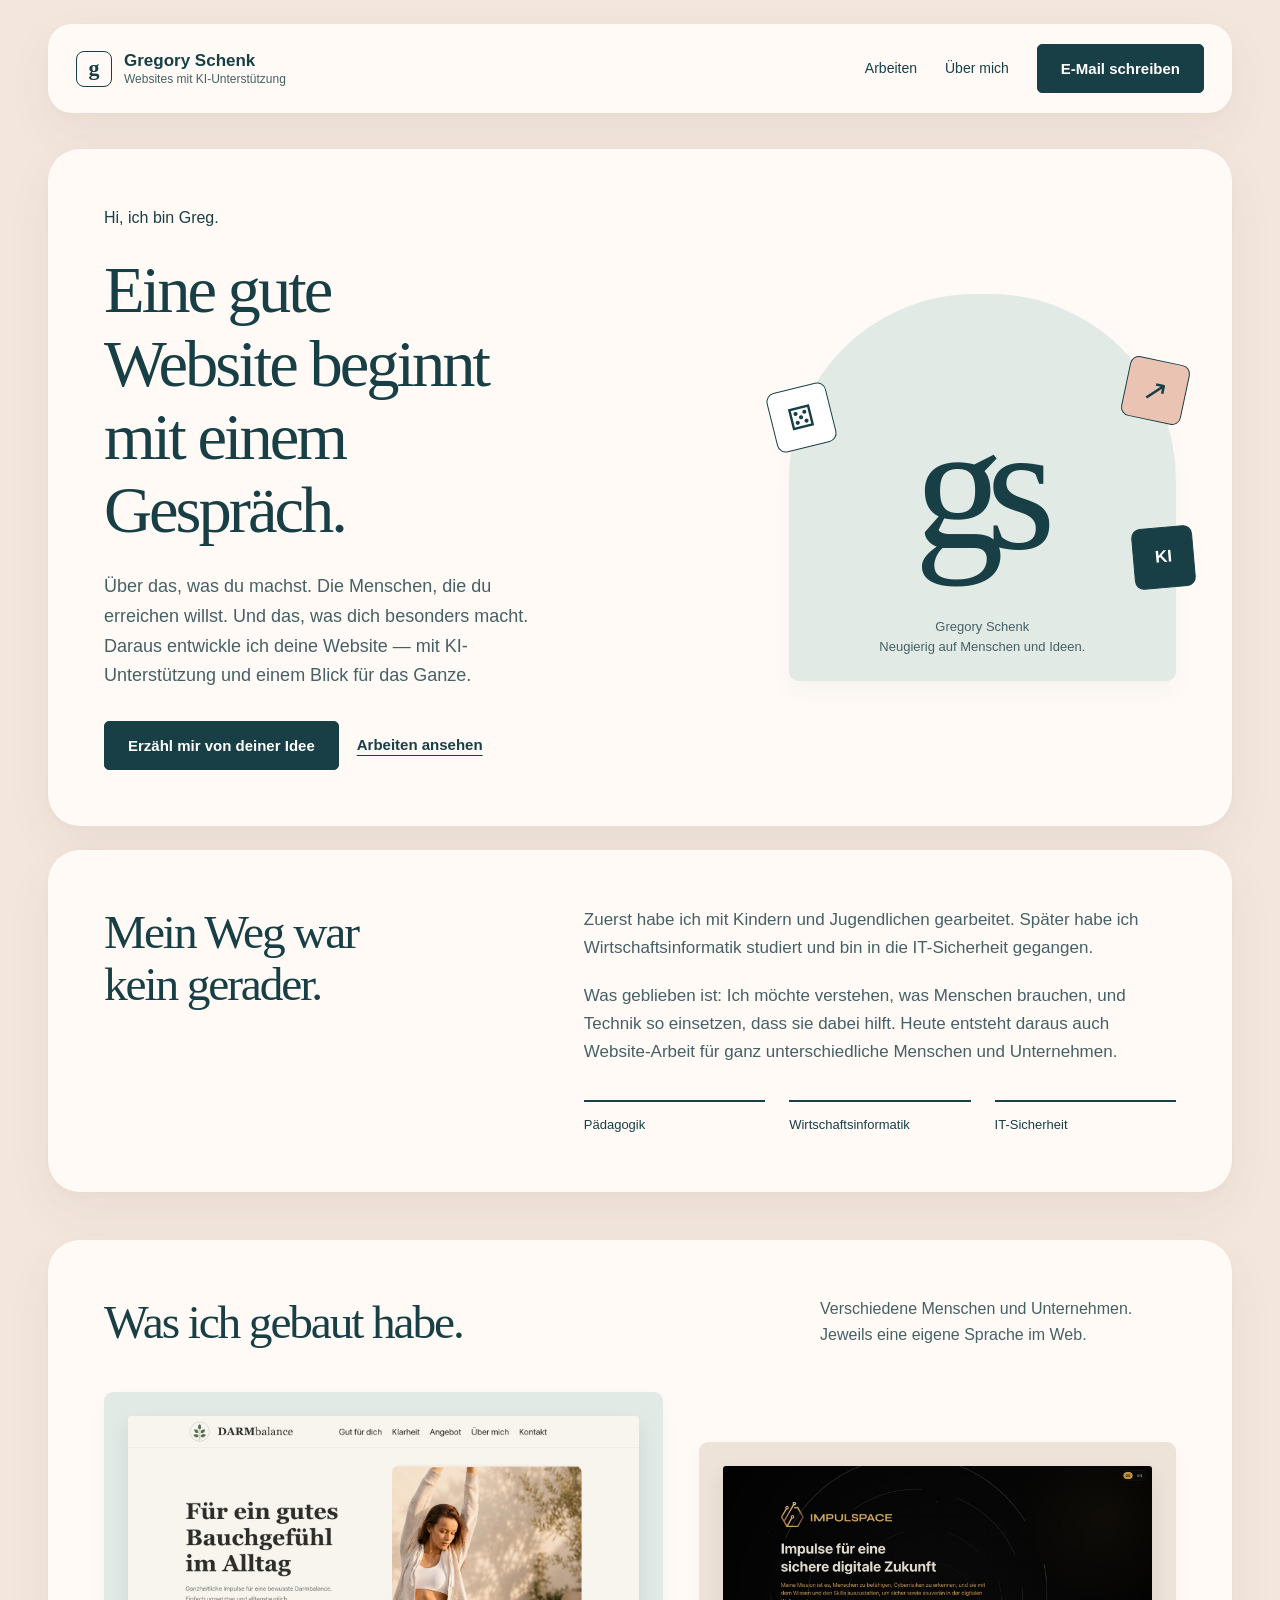
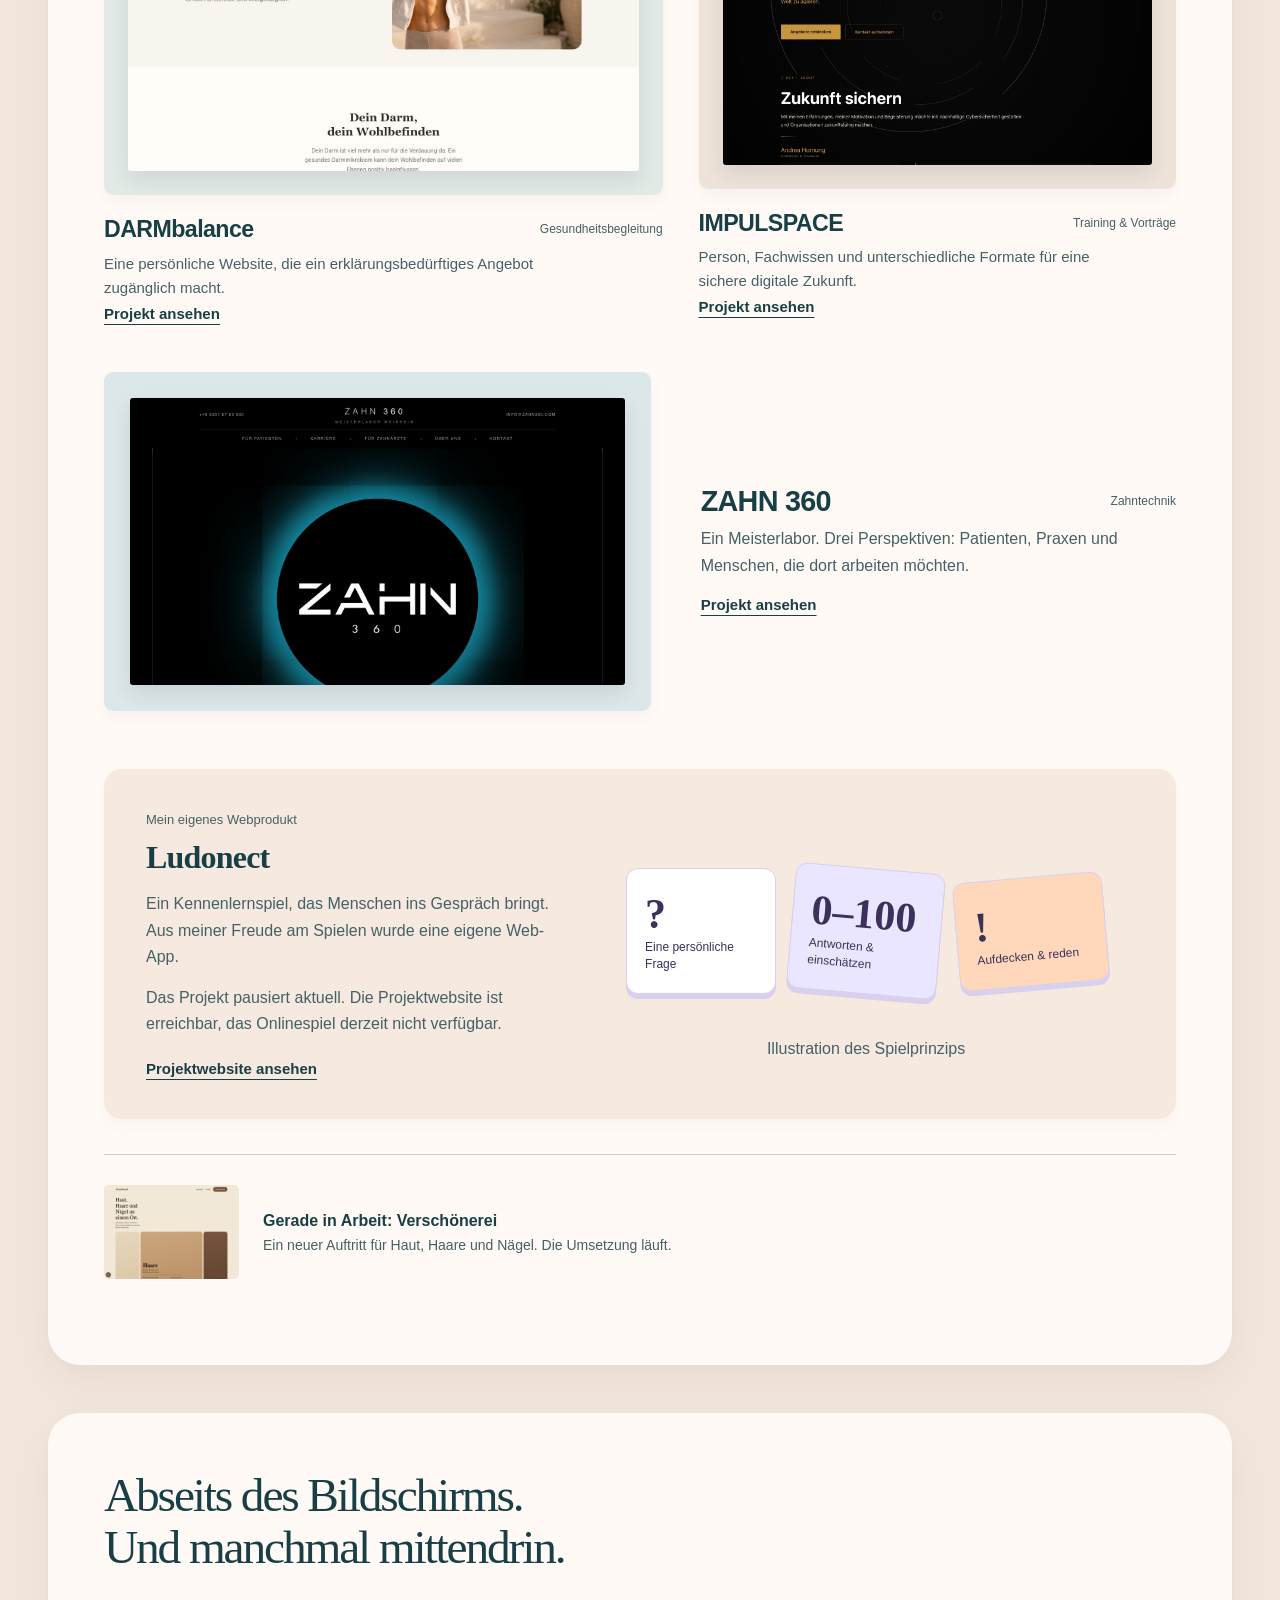
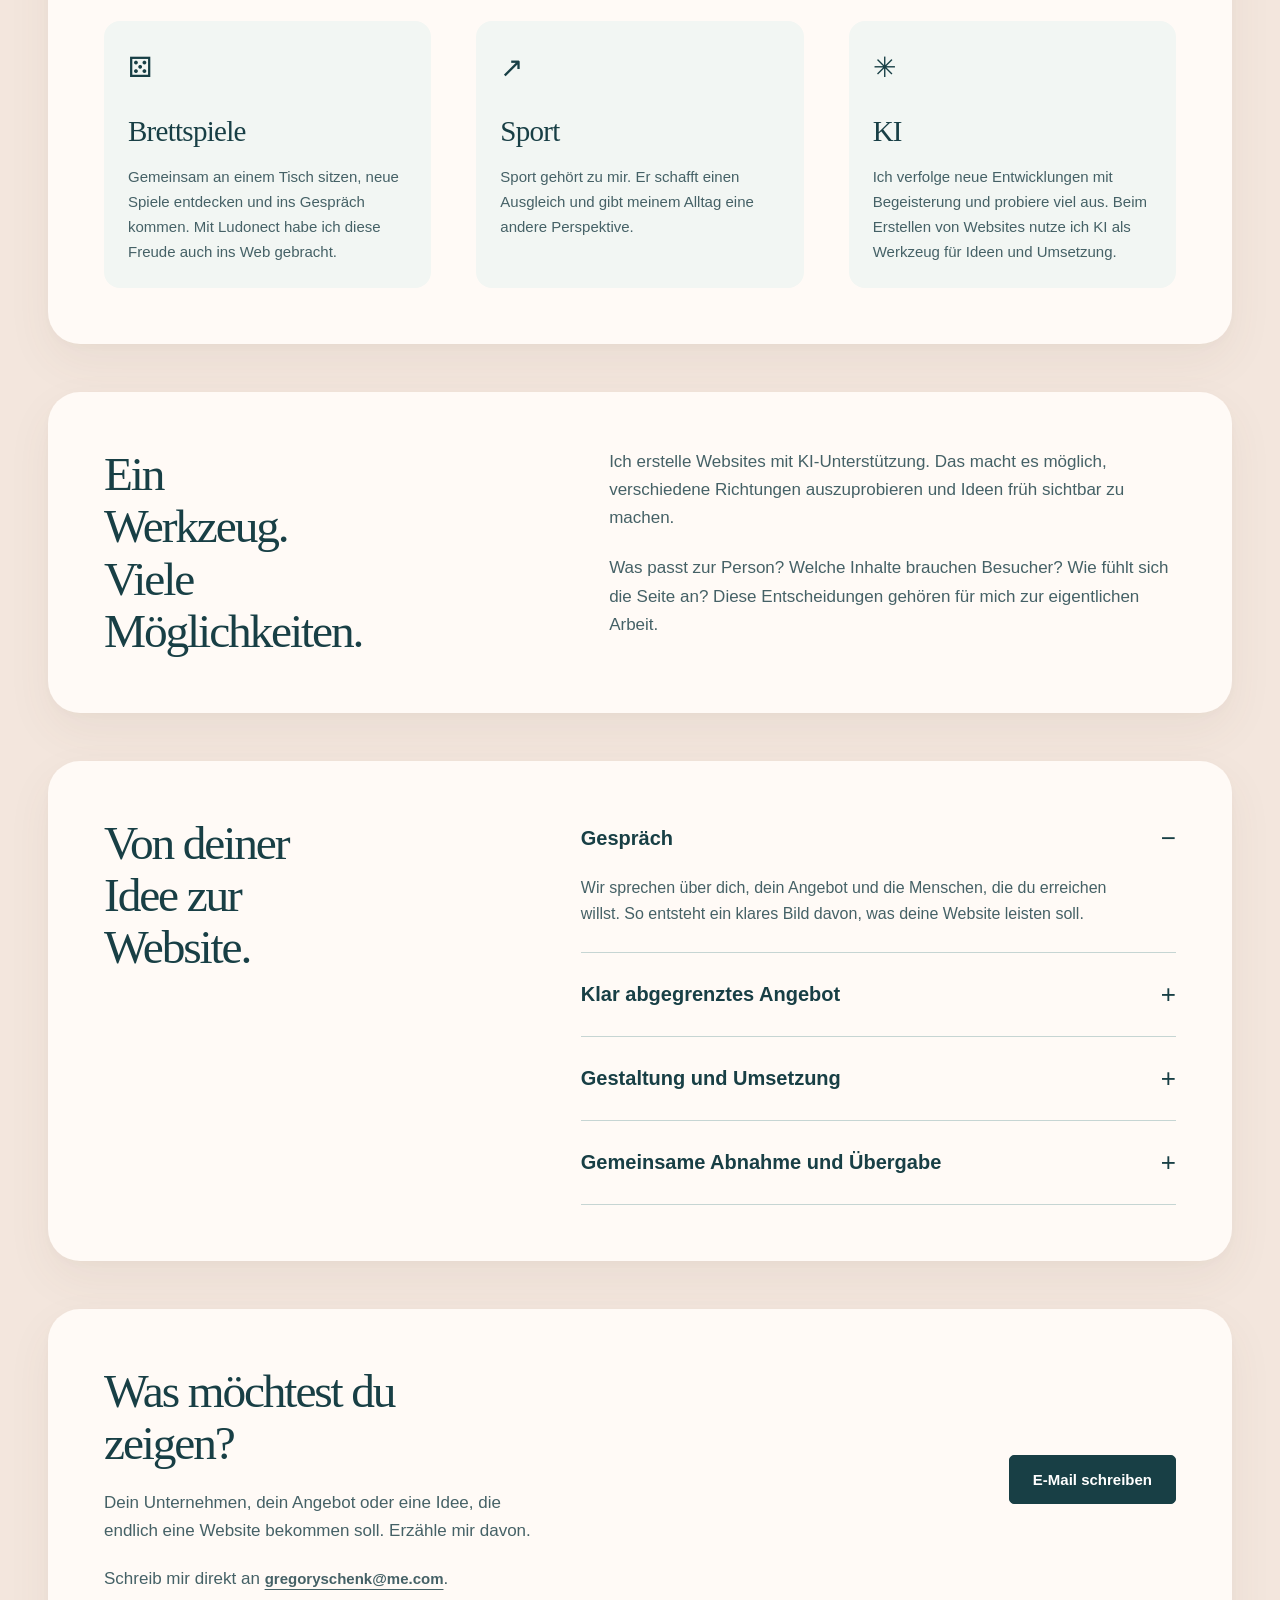
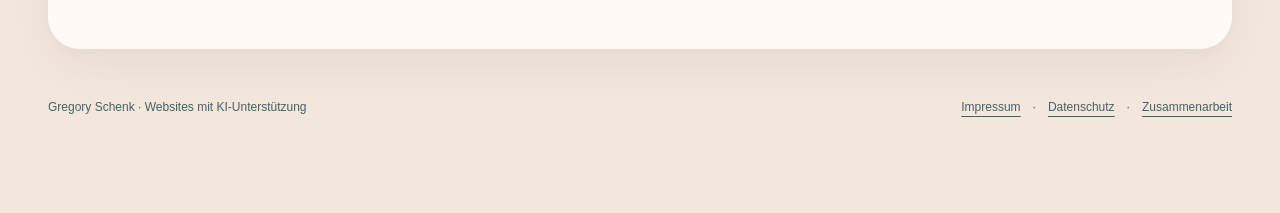
==== commit 104bd83d: "Archive portfolio drafts and finish public website copy" ====
--- a/index.html
+++ b/index.html
@@ -4,7 +4,7 @@
 <meta charset="utf-8">
 <meta name="viewport" content="width=device-width,initial-scale=1">
 <title>Gregory Schenk · Persönliche Websites aus Karlsruhe</title>
-<meta name="description" content="Gregory Schenk entwickelt in Karlsruhe persönliche Websites mit KI-Unterstützung – vom ersten Gespräch über Entwurf und Umsetzung bis zur gemeinsamen Abnahme und Übergabe.">
+<meta name="description" content="Gregory Schenk entwickelt in Karlsruhe persönliche Websites mit KI-Unterstützung – vom ersten Gespräch über Gestaltung und Umsetzung bis zur gemeinsamen Abnahme und Übergabe.">
 <link rel="canonical" href="https://g-schenk.de/">
 <link rel="stylesheet" href="assets/common.css">
 <link rel="stylesheet" href="assets/floating.css">
@@ -91,8 +91,8 @@
       </div>
     </article>
     <aside class="in-progress">
-      <button class="text-link" data-project="verschoenerei" aria-label="Entwurfsstand Verschönerei ansehen"><img src="assets/verschoenerei.jpg" width="1440" height="1000" loading="lazy" alt="Ansicht eines Website-Entwurfs für die Verschönerei"></button>
-      <div><p><strong>Gerade in Arbeit: Verschönerei</strong>Ein neuer Auftritt für Haut, Haare und Nägel. Aktuell in der Entwurfsphase.</p></div>
+      <button class="text-link" data-project="verschoenerei" aria-label="Projekt Verschönerei ansehen"><img src="assets/verschoenerei.jpg" width="1440" height="1000" loading="lazy" alt="Ansicht des Website-Projekts Verschönerei"></button>
+      <div><p><strong>Gerade in Arbeit: Verschönerei</strong>Ein neuer Auftritt für Haut, Haare und Nägel. Die Umsetzung läuft.</p></div>
     </aside>
   </div>
 </section>
@@ -121,7 +121,7 @@
     <div class="steps">
       <details open><summary>Gespräch</summary><p>Wir sprechen über dich, dein Angebot und die Menschen, die du erreichen willst. So entsteht ein klares Bild davon, was deine Website leisten soll.</p></details>
       <details><summary>Klar abgegrenztes Angebot</summary><p>Du erhältst ein individuelles Angebot mit klarem Umfang. Darin steht, was ich entwerfe und umsetze – so wissen wir beide, woran wir sind.</p></details>
-      <details><summary>Entwurf und Umsetzung</summary><p>Ich gestalte einen Entwurf und setze ihn mit KI-Unterstützung um. Texte, Bilder und Bedienung stimmen wir gemeinsam ab.</p></details>
+      <details><summary>Gestaltung und Umsetzung</summary><p>Ich gestalte deine Website und setze sie mit KI-Unterstützung um. Texte, Bilder und Bedienung stimmen wir gemeinsam ab.</p></details>
       <details><summary>Gemeinsame Abnahme und Übergabe</summary><p>Zum Abschluss prüfen wir die fertige Website gemeinsam. Wenn alles passt, übergebe ich sie dir.</p></details>
     </div>
   </div>
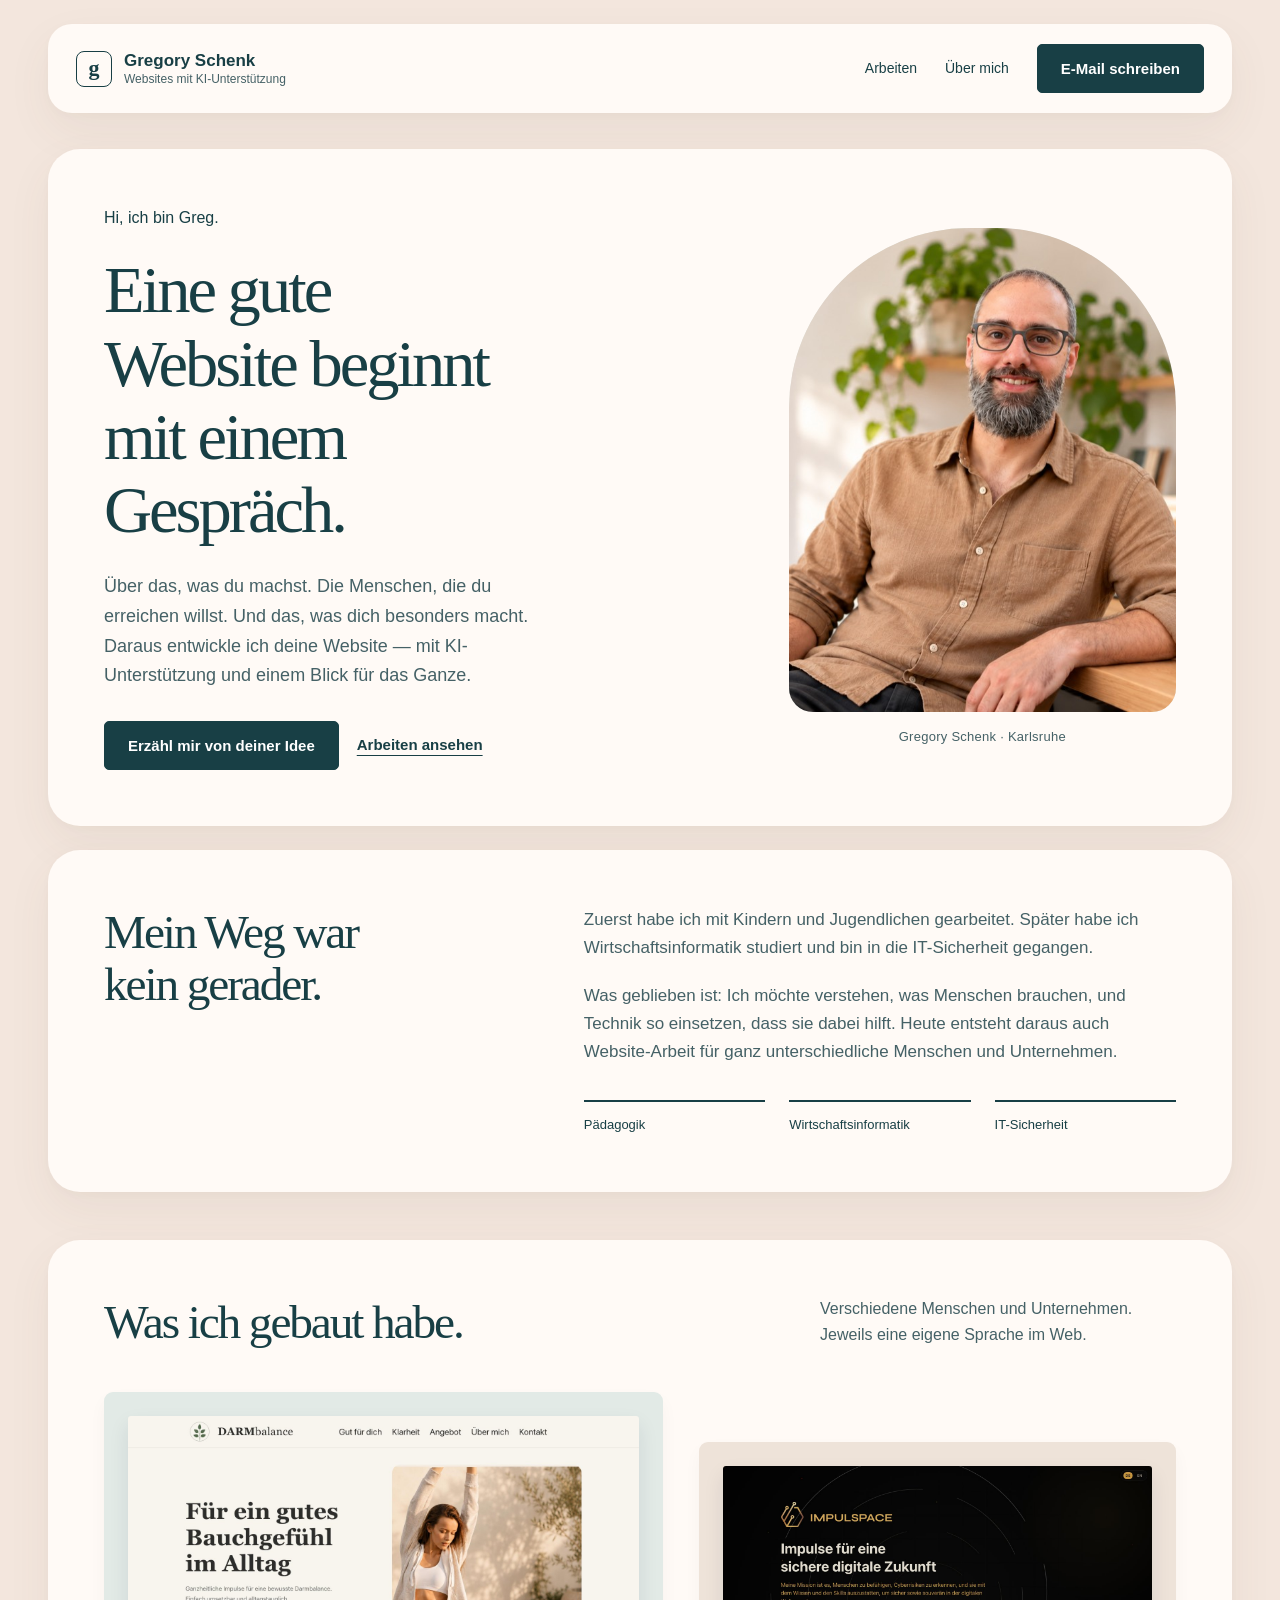
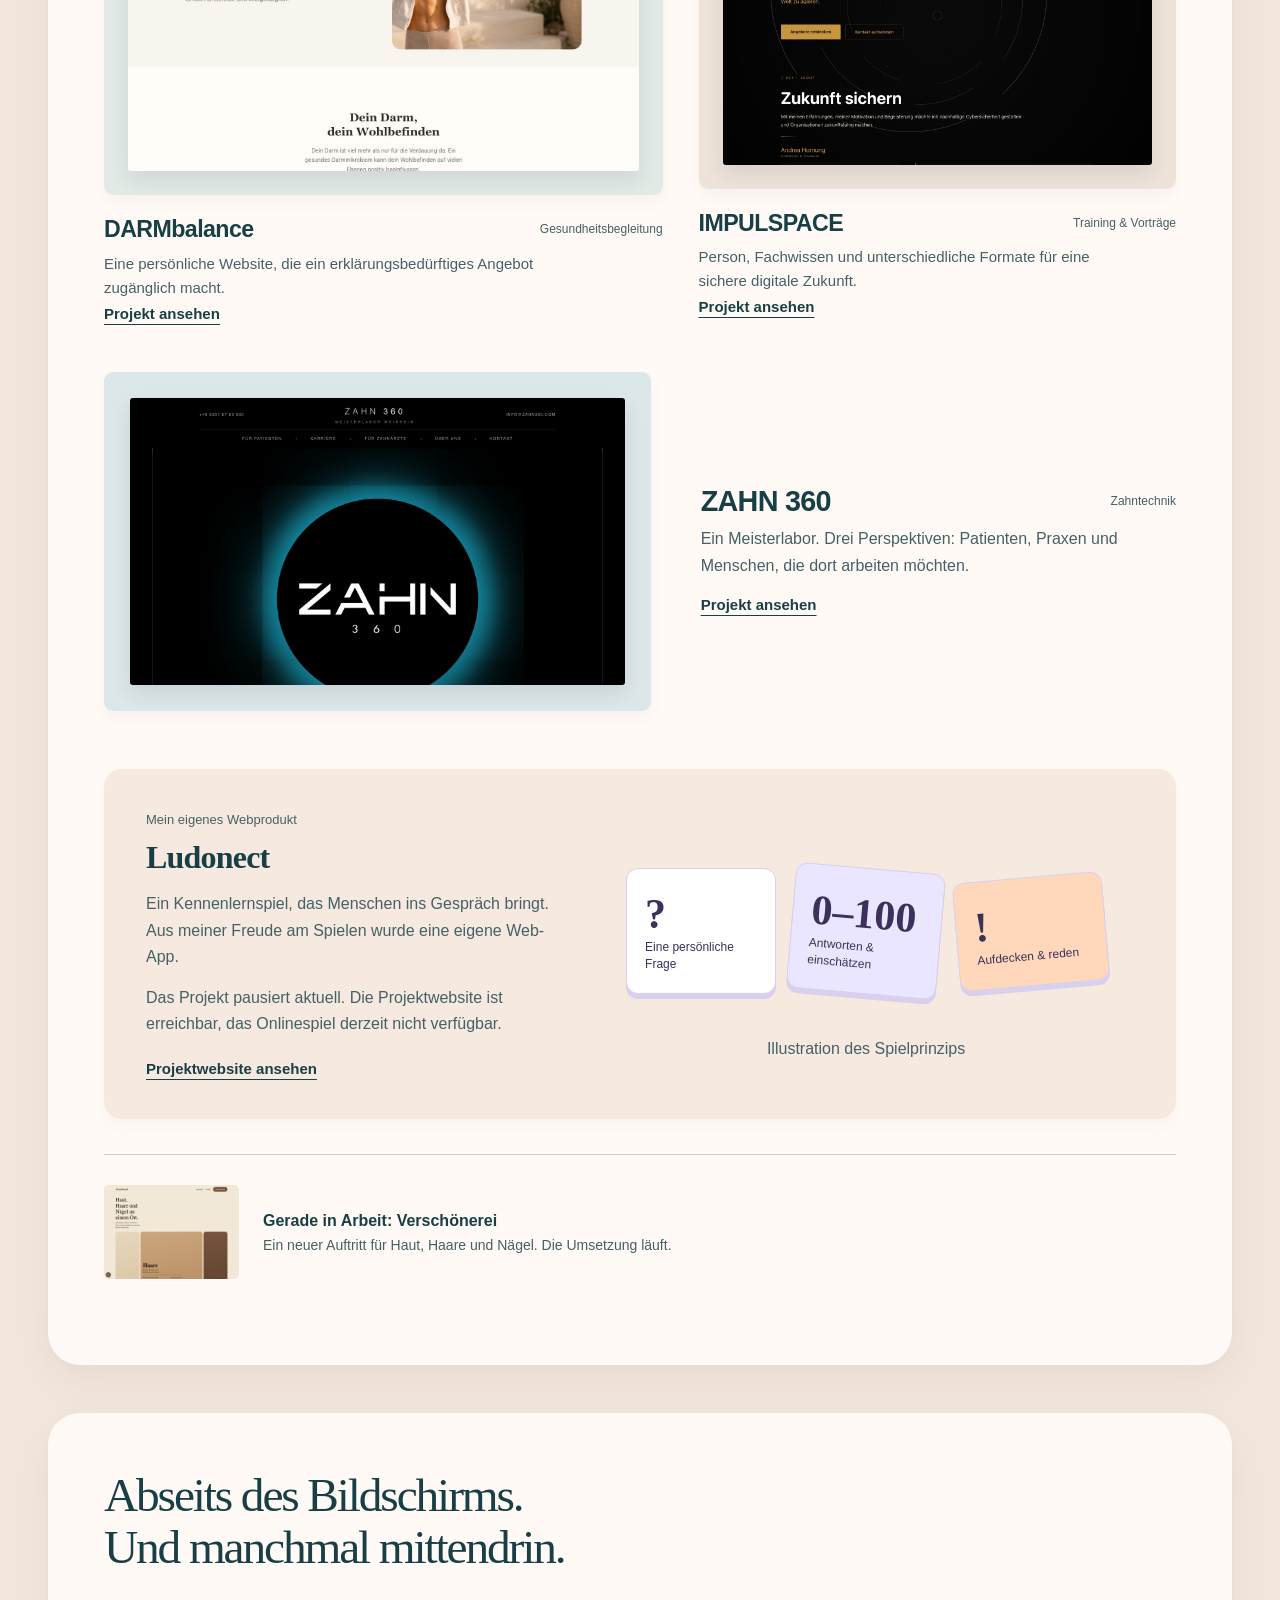
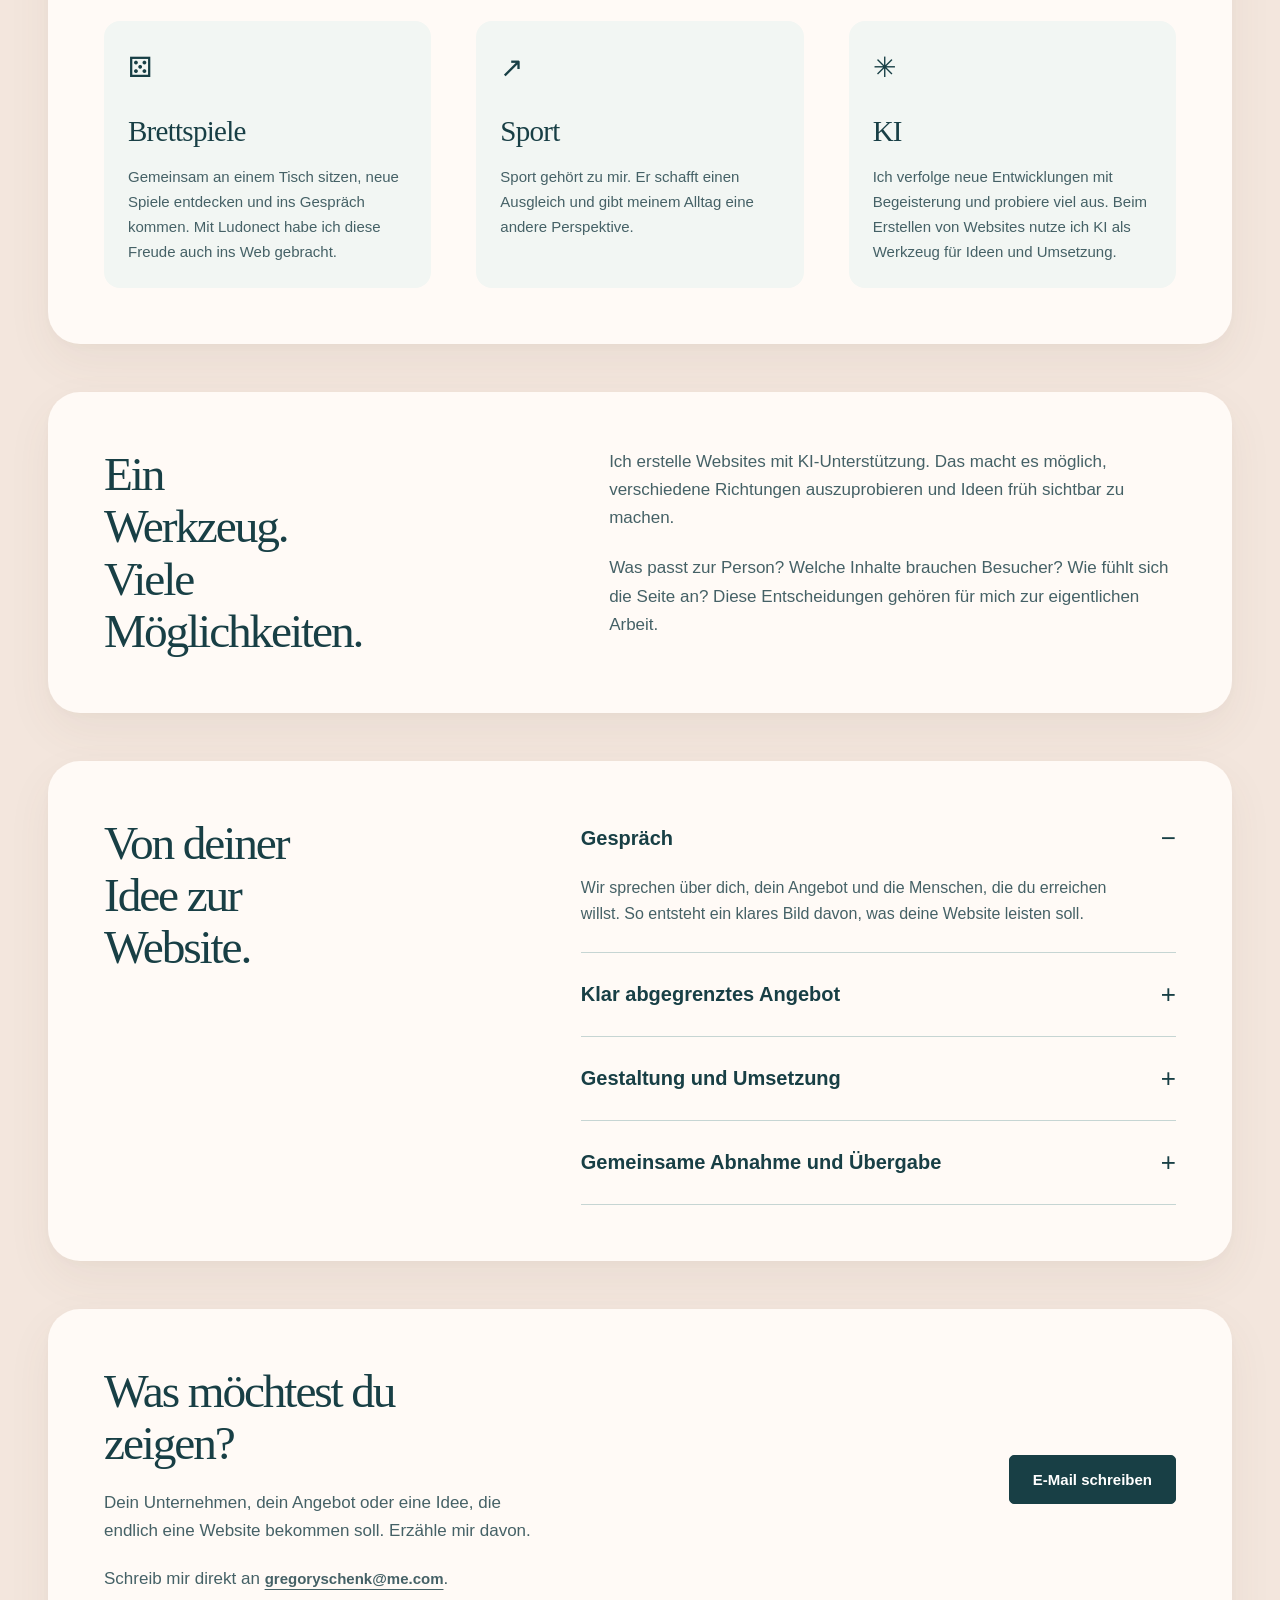
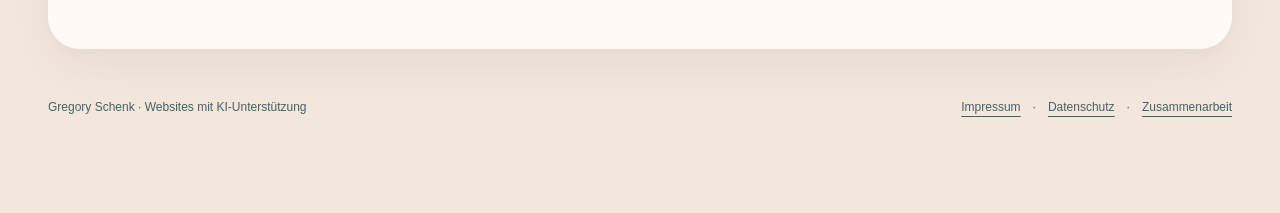
==== commit 62a4d86e: "Add personal portrait to portfolio introduction" ====
--- a/index.html
+++ b/index.html
@@ -8,7 +8,7 @@
 <link rel="canonical" href="https://g-schenk.de/">
 <link rel="stylesheet" href="assets/common.css">
 <link rel="stylesheet" href="assets/floating.css">
-<link rel="stylesheet" href="assets/site.css">
+<link rel="stylesheet" href="assets/site.css?v=portrait-1">
 <script src="assets/portfolio.js" defer></script>
 </head>
 <body class="personal">
@@ -26,13 +26,10 @@
       <p class="intro-copy">Über das, was du machst. Die Menschen, die du erreichen willst. Und das, was dich besonders macht. Daraus entwickle ich deine Website — mit KI-Unterstützung und einem Blick für das Ganze.</p>
       <div class="actions"><a class="button" href="mailto:gregoryschenk@me.com">Erzähl mir von deiner Idee</a><a class="text-link" href="#arbeiten">Arbeiten ansehen</a></div>
     </div>
-    <div class="name-object" aria-label="Grafisches Namenszeichen für Gregory Schenk">
-      <span class="initial" aria-hidden="true">gs</span>
-      <span class="token dice" aria-hidden="true">⚄</span>
-      <span class="token sport" aria-hidden="true">↗</span>
-      <span class="token ai" aria-hidden="true">KI</span>
-      <span class="object-caption">Gregory Schenk<br>Neugierig auf Menschen und Ideen.</span>
-    </div>
+    <figure class="hero-portrait">
+      <img src="assets/gregory-schenk.jpg" width="1280" height="720" fetchpriority="high" decoding="async" alt="Gregory Schenk an seinem Schreibtisch">
+      <figcaption>Gregory Schenk <span aria-hidden="true">·</span> Karlsruhe</figcaption>
+    </figure>
   </div>
 </section>
 <section class="section" id="ueber">
--- a/assets/site.css
+++ b/assets/site.css
@@ -1 +1,5 @@
-.footer nav{display:flex;flex-wrap:wrap;gap:8px 12px;align-items:center}.footer a{overflow-wrap:anywhere}.legal-content{width:min(880px,calc(100% - 40px));margin:36px auto;background:var(--surface);padding:56px;border-radius:28px;box-shadow:var(--surface-shadow);overflow-wrap:anywhere}.legal-content h1{font-size:clamp(2.4rem,6vw,3.8rem);margin:22px 0 30px}.legal-content h2{font-size:clamp(1.35rem,3vw,1.8rem);line-height:1.25;letter-spacing:-.02em;margin-bottom:18px}.legal-content section{margin-top:36px}.legal-content p+p,.legal-content address+p{margin-top:16px}.legal-content address{font-style:normal;line-height:1.8}.legal-content .legal-date{font-size:13px;color:var(--muted);margin-top:40px}.legal-back{font-size:14px}.contact-inner a[href^="mailto:"]{overflow-wrap:anywhere}@media(max-width:760px){.legal-content{padding:30px 24px;border-radius:24px}.footer nav{gap:8px}}+.footer nav{display:flex;flex-wrap:wrap;gap:8px 12px;align-items:center}.footer a{overflow-wrap:anywhere}.legal-content{width:min(880px,calc(100% - 40px));margin:36px auto;background:var(--surface);padding:56px;border-radius:28px;box-shadow:var(--surface-shadow);overflow-wrap:anywhere}.legal-content h1{font-size:clamp(2.4rem,6vw,3.8rem);margin:22px 0 30px}.legal-content h2{font-size:clamp(1.35rem,3vw,1.8rem);line-height:1.25;letter-spacing:-.02em;margin-bottom:18px}.legal-content section{margin-top:36px}.legal-content p+p,.legal-content address+p{margin-top:16px}.legal-content address{font-style:normal;line-height:1.8}.legal-content .legal-date{font-size:13px;color:var(--muted);margin-top:40px}.legal-back{font-size:14px}.contact-inner a[href^="mailto:"]{overflow-wrap:anywhere}@media(max-width:760px){.legal-content{padding:30px 24px;border-radius:24px}.footer nav{gap:8px}}
+.hero-portrait{width:100%;max-width:400px;min-width:0;justify-self:center;margin:0}
+.hero-portrait img{display:block;width:100%;height:auto;aspect-ratio:4/5;object-fit:cover;object-position:78% center;border-radius:180px 180px 24px 24px;background:#e4e9e3}
+.hero-portrait figcaption{text-align:center;font-size:13px;color:var(--muted);margin-top:14px;letter-spacing:.02em}
+@media(max-width:760px){.hero-portrait{max-width:340px}.hero-portrait img{aspect-ratio:1/1;border-radius:130px 130px 20px 20px;object-position:82% center}}
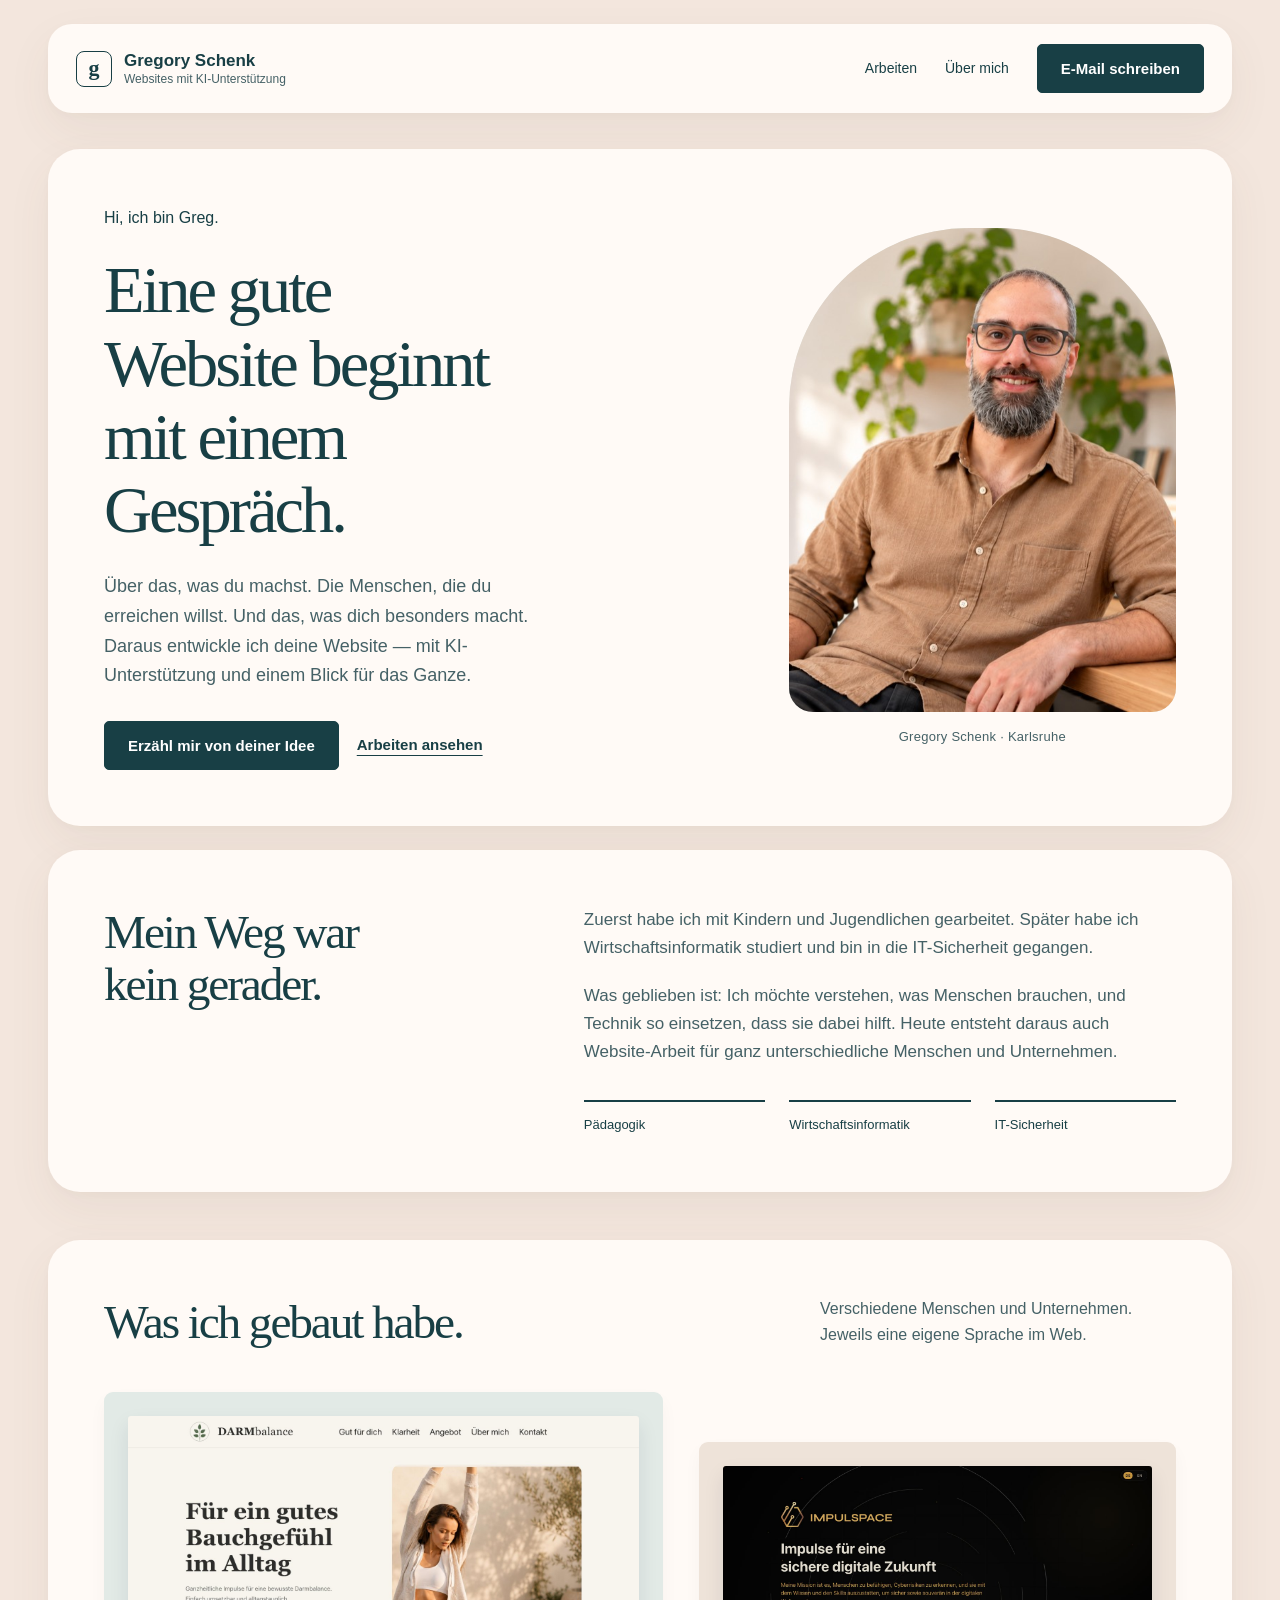
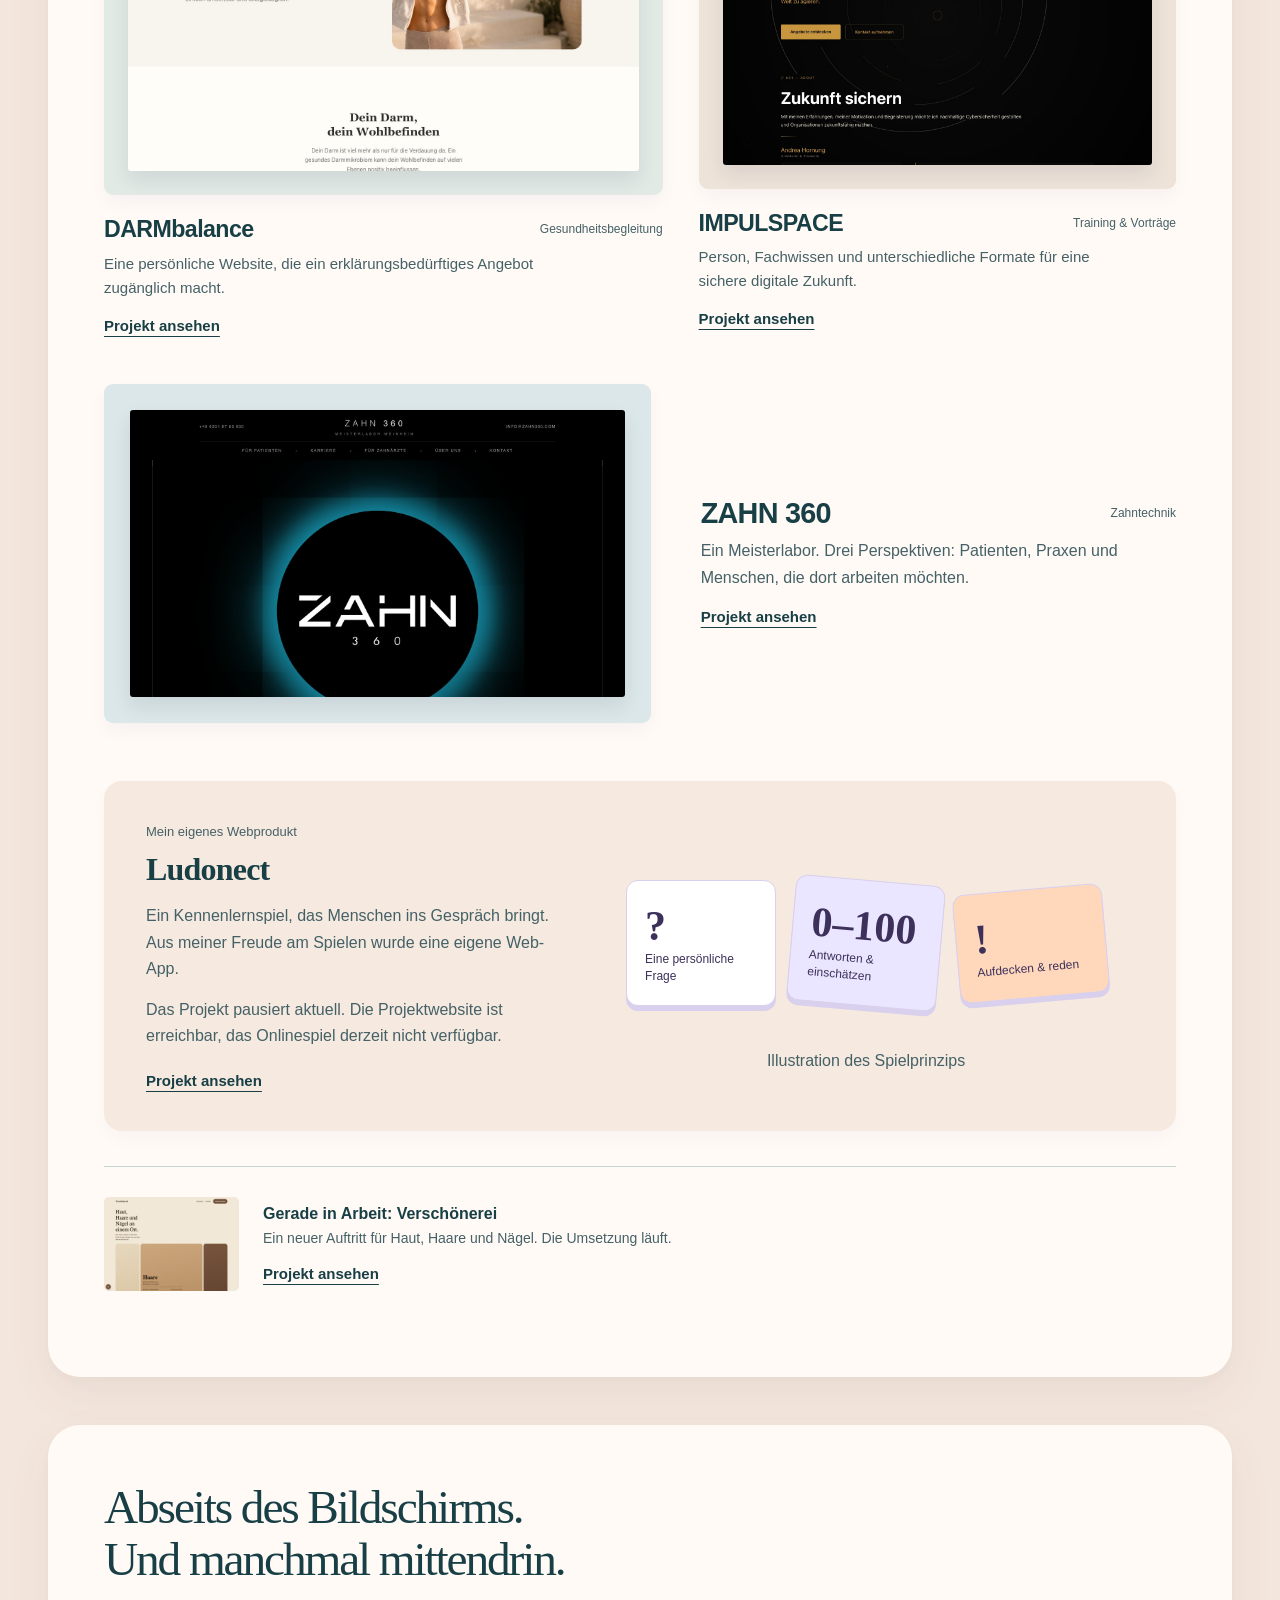
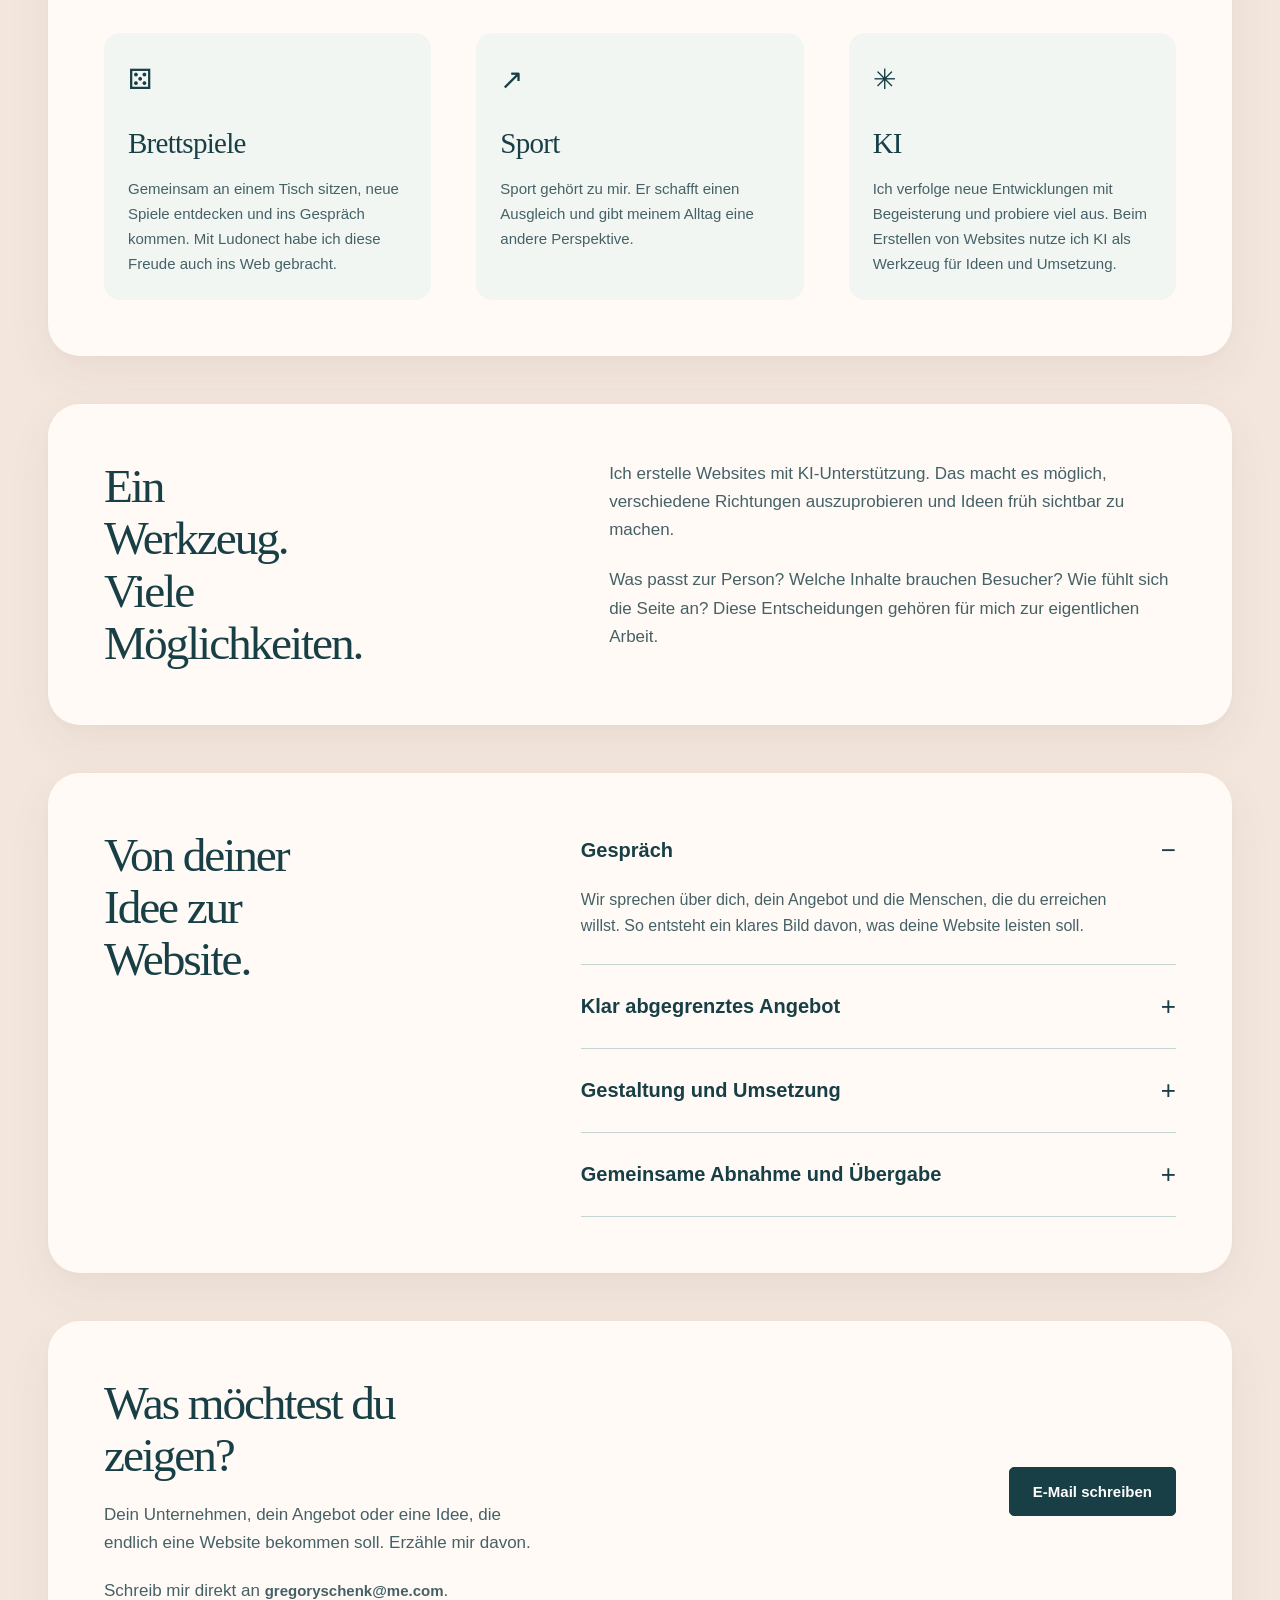
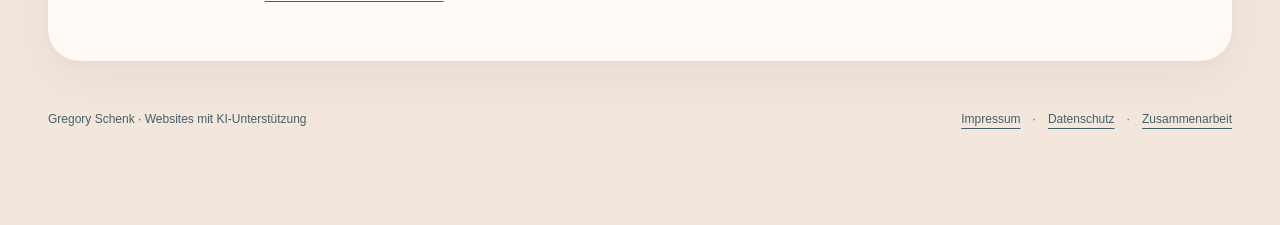
==== commit 33e81a52: "Publish Pension Anita preview and open all references in project popups" ====
--- a/index.html
+++ b/index.html
@@ -8,8 +8,8 @@
 <link rel="canonical" href="https://g-schenk.de/">
 <link rel="stylesheet" href="assets/common.css">
 <link rel="stylesheet" href="assets/floating.css">
-<link rel="stylesheet" href="assets/site.css?v=portrait-1">
-<script src="assets/portfolio.js" defer></script>
+<link rel="stylesheet" href="assets/site.css?v=projects-2">
+<script src="assets/portfolio.js?v=projects-2" defer></script>
 </head>
 <body class="personal">
 <a class="skip-link" href="#inhalt">Zum Inhalt</a>
@@ -50,16 +50,16 @@
     </div>
     <div class="work-grid">
       <article class="project darmbalance">
-        <a class="project-shot" href="https://my-darmbalance.de/" target="_blank" rel="noopener noreferrer" aria-label="Projekt DARMbalance ansehen (öffnet in neuem Tab)"><img src="assets/darmbalance.jpg" width="1440" height="1000" loading="lazy" alt="Website-Ansicht von DARMbalance"></a>
+        <button type="button" class="project-shot" data-project="darmbalance" aria-label="Projekt DARMbalance ansehen"><img src="assets/darmbalance.jpg" width="1440" height="1000" loading="lazy" alt="Website-Ansicht von DARMbalance"></button>
         <div class="project-heading"><h3>DARMbalance</h3><span>Gesundheitsbegleitung</span></div>
         <p>Eine persönliche Website, die ein erklärungsbedürftiges Angebot zugänglich macht.</p>
-        <a class="text-link" href="https://my-darmbalance.de/" target="_blank" rel="noopener noreferrer" aria-label="Projekt DARMbalance ansehen (öffnet in neuem Tab)">Projekt ansehen</a>
+        <button type="button" class="text-link" data-project="darmbalance">Projekt ansehen</button>
       </article>
       <article class="project impulspace">
-        <a class="project-shot" href="https://impulspace.com/" target="_blank" rel="noopener noreferrer" aria-label="Projekt IMPULSPACE ansehen (öffnet in neuem Tab)"><img src="assets/impulspace.jpg" width="1440" height="1000" loading="lazy" alt="Website-Ansicht von IMPULSPACE"></a>
+        <button type="button" class="project-shot" data-project="impulspace" aria-label="Projekt IMPULSPACE ansehen"><img src="assets/impulspace.jpg" width="1440" height="1000" loading="lazy" alt="Website-Ansicht von IMPULSPACE"></button>
         <div class="project-heading"><h3>IMPULSPACE</h3><span>Training & Vorträge</span></div>
         <p>Person, Fachwissen und unterschiedliche Formate für eine sichere digitale Zukunft.</p>
-        <a class="text-link" href="https://impulspace.com/" target="_blank" rel="noopener noreferrer" aria-label="Projekt IMPULSPACE ansehen (öffnet in neuem Tab)">Projekt ansehen</a>
+        <button type="button" class="text-link" data-project="impulspace">Projekt ansehen</button>
       </article>
       <article class="project zahn360 project-wide">
         <button class="project-shot" data-project="zahn360" aria-label="Projekt ZAHN 360 ansehen"><img src="assets/zahn360.jpg" width="1440" height="1000" loading="lazy" alt="Website-Ansicht von ZAHN 360"></button>
@@ -76,7 +76,7 @@
         <h3>Ludonect</h3>
         <p>Ein Kennenlernspiel, das Menschen ins Gespräch bringt. Aus meiner Freude am Spielen wurde eine eigene Web-App.</p>
         <p class="quiet-label" style="margin-top:14px">Das Projekt pausiert aktuell. Die Projektwebsite ist erreichbar, das Onlinespiel derzeit nicht verfügbar.</p>
-        <a class="text-link" href="https://ludonect.de/" target="_blank" rel="noopener noreferrer" style="margin-top:20px;display:inline-block" aria-label="Ludonect Projektwebsite ansehen (öffnet in neuem Tab)">Projektwebsite ansehen</a>
+        <button type="button" class="text-link" data-project="ludonect" style="margin-top:20px;display:inline-block" aria-label="Projekt Ludonect ansehen">Projekt ansehen</button>
       </div>
       <div>
         <div class="game-example" aria-label="Illustration des Spielprinzips: beantworten, einschätzen, aufdecken">
@@ -89,7 +89,7 @@
     </article>
     <aside class="in-progress">
       <button class="text-link" data-project="verschoenerei" aria-label="Projekt Verschönerei ansehen"><img src="assets/verschoenerei.jpg" width="1440" height="1000" loading="lazy" alt="Ansicht des Website-Projekts Verschönerei"></button>
-      <div><p><strong>Gerade in Arbeit: Verschönerei</strong>Ein neuer Auftritt für Haut, Haare und Nägel. Die Umsetzung läuft.</p></div>
+      <div><p><strong>Gerade in Arbeit: Verschönerei</strong>Ein neuer Auftritt für Haut, Haare und Nägel. Die Umsetzung läuft.</p><button type="button" class="text-link" data-project="verschoenerei">Projekt ansehen</button></div>
     </aside>
   </div>
 </section>
@@ -154,4 +154,4 @@
   </div>
 </dialog>
 </body>
-</html>+</html>
--- a/assets/site.css
+++ b/assets/site.css
@@ -1,5 +1,8 @@
 .footer nav{display:flex;flex-wrap:wrap;gap:8px 12px;align-items:center}.footer a{overflow-wrap:anywhere}.legal-content{width:min(880px,calc(100% - 40px));margin:36px auto;background:var(--surface);padding:56px;border-radius:28px;box-shadow:var(--surface-shadow);overflow-wrap:anywhere}.legal-content h1{font-size:clamp(2.4rem,6vw,3.8rem);margin:22px 0 30px}.legal-content h2{font-size:clamp(1.35rem,3vw,1.8rem);line-height:1.25;letter-spacing:-.02em;margin-bottom:18px}.legal-content section{margin-top:36px}.legal-content p+p,.legal-content address+p{margin-top:16px}.legal-content address{font-style:normal;line-height:1.8}.legal-content .legal-date{font-size:13px;color:var(--muted);margin-top:40px}.legal-back{font-size:14px}.contact-inner a[href^="mailto:"]{overflow-wrap:anywhere}@media(max-width:760px){.legal-content{padding:30px 24px;border-radius:24px}.footer nav{gap:8px}}
 .hero-portrait{width:100%;max-width:400px;min-width:0;justify-self:center;margin:0}
+.project-website{display:flex;align-items:center;flex-wrap:wrap;gap:12px 18px;margin:0 0 24px;padding:0 0 20px;border-bottom:1px solid var(--line)}
+.project-website-address{font-size:14px;color:var(--muted);overflow-wrap:anywhere}
+.in-progress div>.text-link[data-project]{margin-top:12px}
 .hero-portrait img{display:block;width:100%;height:auto;aspect-ratio:4/5;object-fit:cover;object-position:78% center;border-radius:180px 180px 24px 24px;background:#e4e9e3}
 .hero-portrait figcaption{text-align:center;font-size:13px;color:var(--muted);margin-top:14px;letter-spacing:.02em}
 @media(max-width:760px){.hero-portrait{max-width:340px}.hero-portrait img{aspect-ratio:1/1;border-radius:130px 130px 20px 20px;object-position:82% center}}
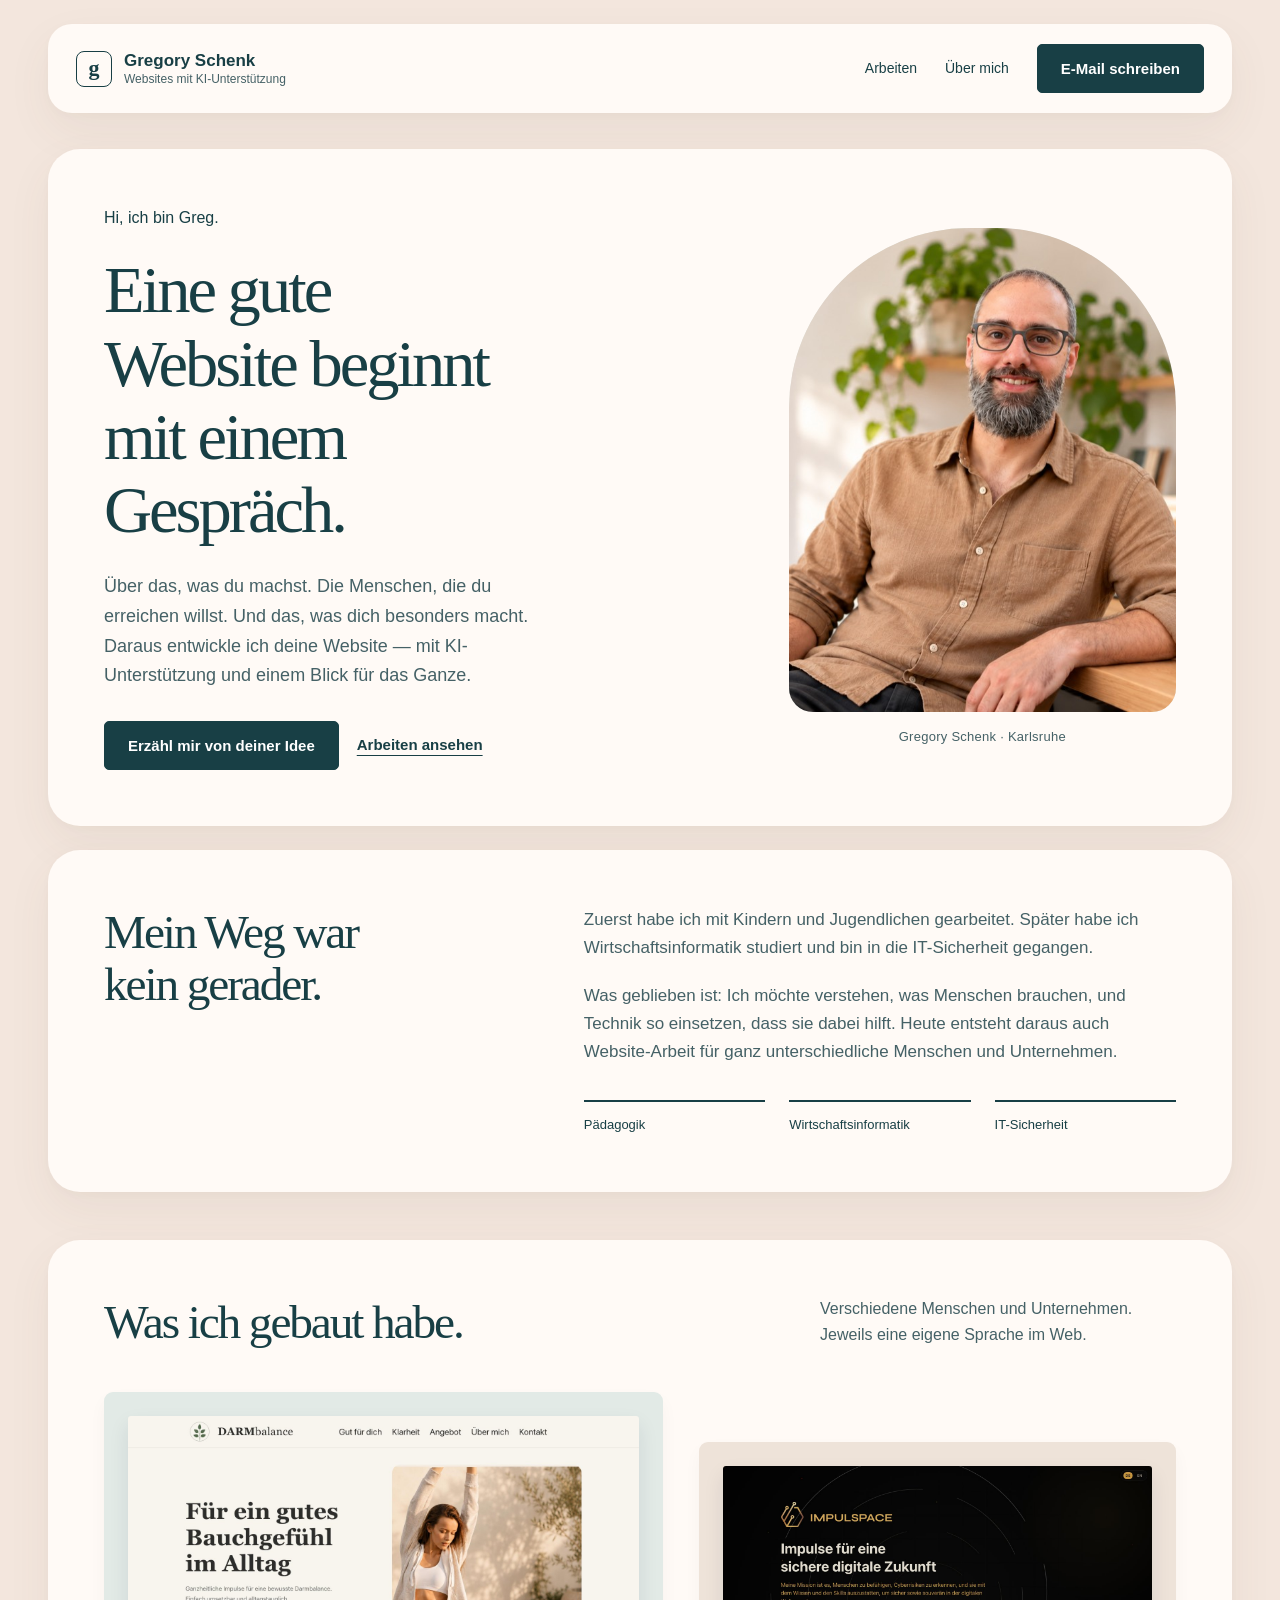
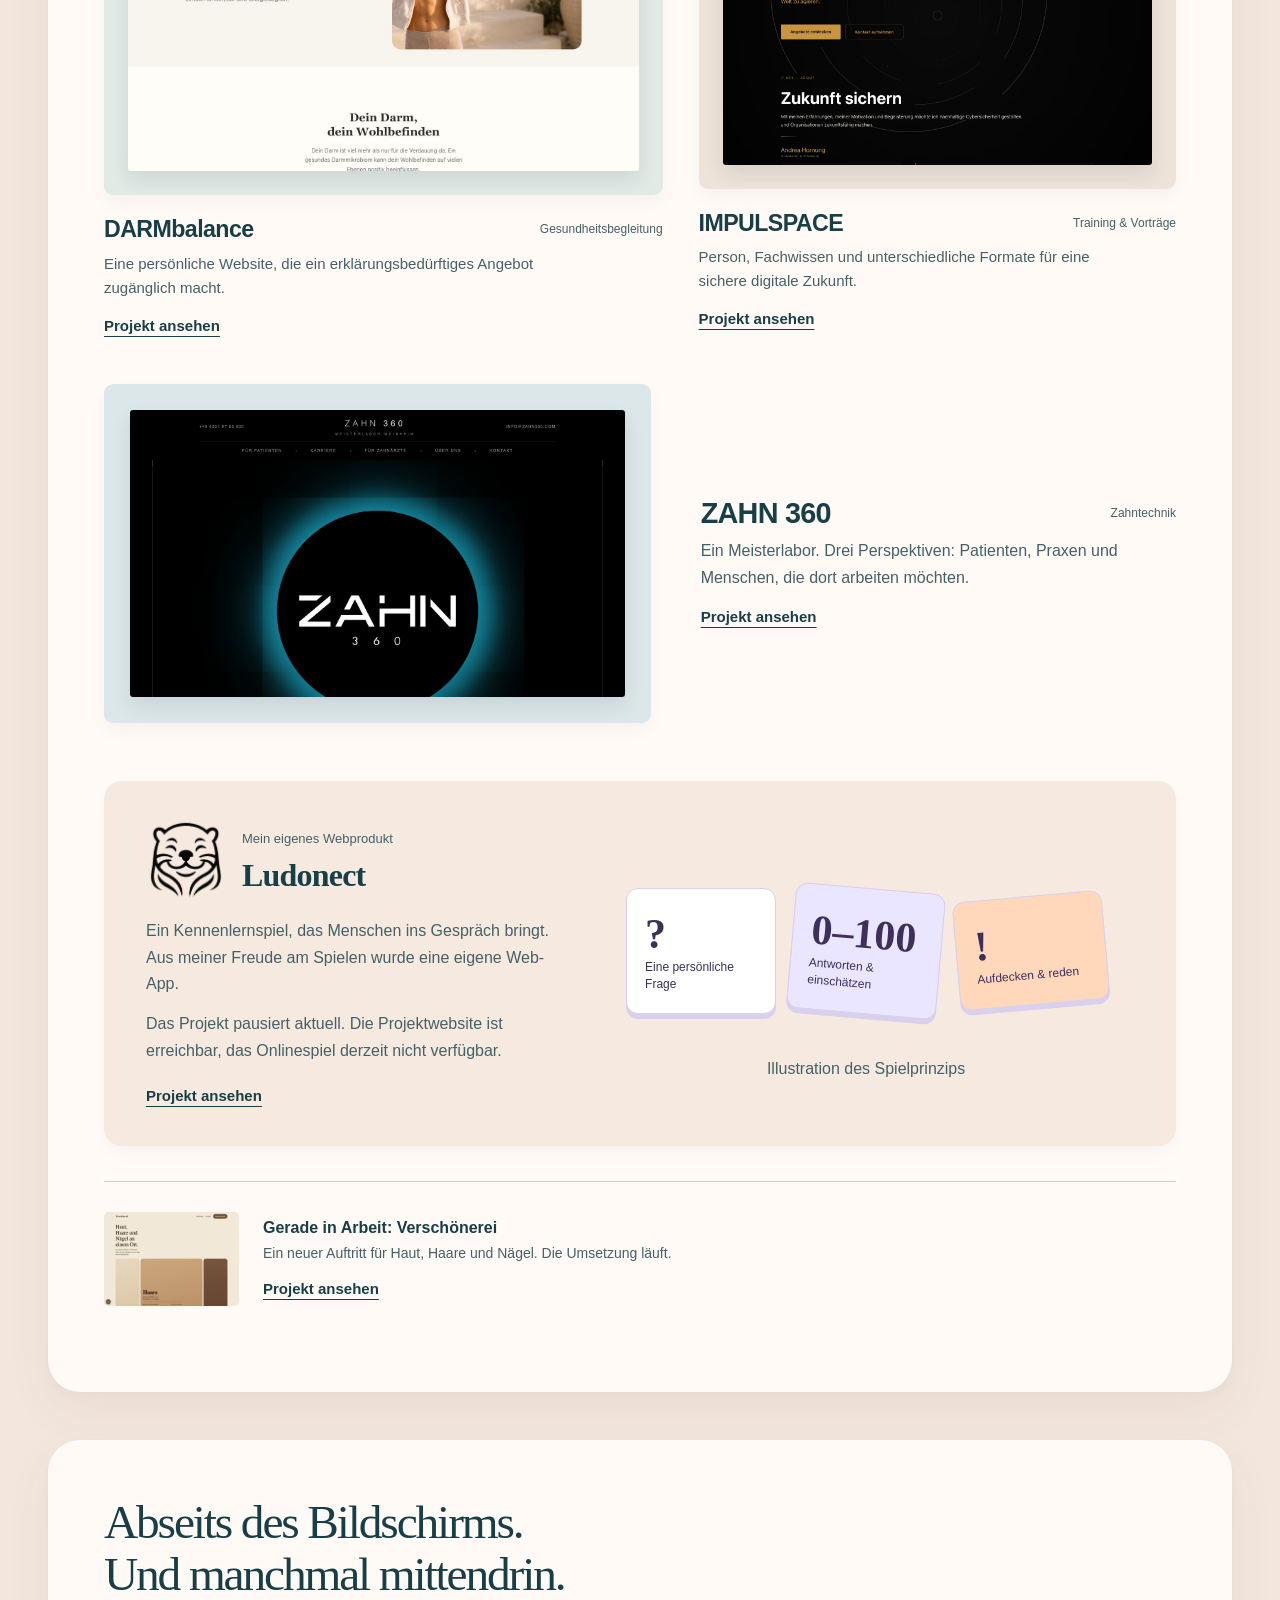
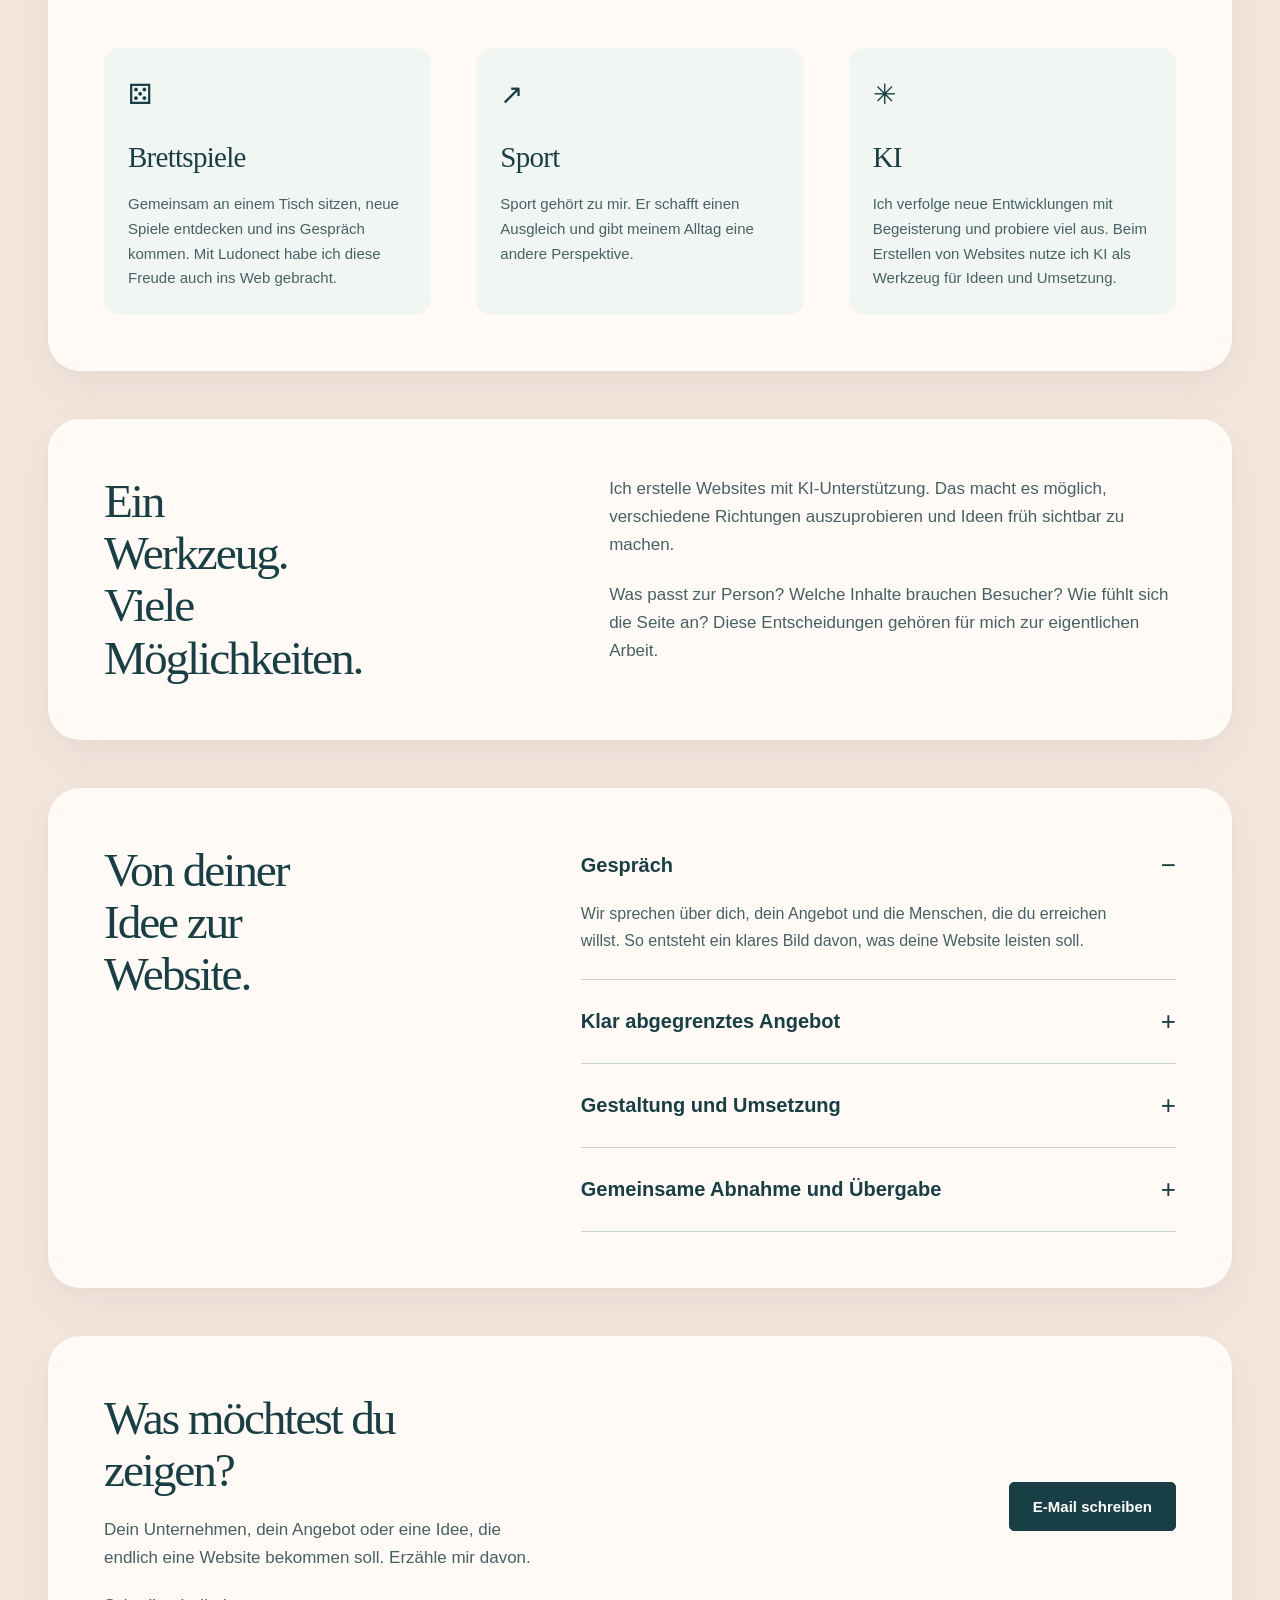
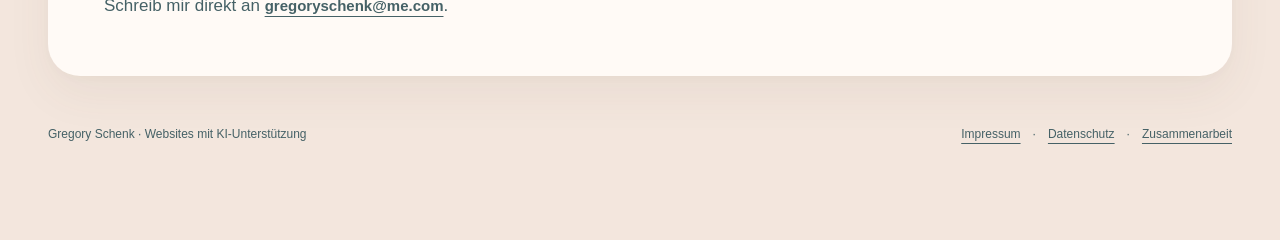
==== commit 10f10b91: "Include original Ludonect otter in reference and project popup" ====
--- a/index.html
+++ b/index.html
@@ -8,8 +8,8 @@
 <link rel="canonical" href="https://g-schenk.de/">
 <link rel="stylesheet" href="assets/common.css">
 <link rel="stylesheet" href="assets/floating.css">
-<link rel="stylesheet" href="assets/site.css?v=projects-2">
-<script src="assets/portfolio.js?v=projects-2" defer></script>
+<link rel="stylesheet" href="assets/site.css?v=projects-3">
+<script src="assets/portfolio.js?v=projects-3" defer></script>
 </head>
 <body class="personal">
 <a class="skip-link" href="#inhalt">Zum Inhalt</a>
@@ -72,8 +72,10 @@
     </div>
     <article class="ludonect">
       <div>
-        <span class="quiet-label">Mein eigenes Webprodukt</span>
-        <h3>Ludonect</h3>
+        <div class="ludonect-heading">
+          <img class="ludonect-otter" src="assets/ludonect-otter.png" width="319" height="340" loading="lazy" alt="Der Otter von Ludonect">
+          <div><span class="quiet-label">Mein eigenes Webprodukt</span><h3>Ludonect</h3></div>
+        </div>
         <p>Ein Kennenlernspiel, das Menschen ins Gespräch bringt. Aus meiner Freude am Spielen wurde eine eigene Web-App.</p>
         <p class="quiet-label" style="margin-top:14px">Das Projekt pausiert aktuell. Die Projektwebsite ist erreichbar, das Onlinespiel derzeit nicht verfügbar.</p>
         <button type="button" class="text-link" data-project="ludonect" style="margin-top:20px;display:inline-block" aria-label="Projekt Ludonect ansehen">Projekt ansehen</button>
--- a/assets/site.css
+++ b/assets/site.css
@@ -2,6 +2,11 @@
 .hero-portrait{width:100%;max-width:400px;min-width:0;justify-self:center;margin:0}
 .project-website{display:flex;align-items:center;flex-wrap:wrap;gap:12px 18px;margin:0 0 24px;padding:0 0 20px;border-bottom:1px solid var(--line)}
 .project-website-address{font-size:14px;color:var(--muted);overflow-wrap:anywhere}
+.ludonect-heading{display:flex;align-items:center;gap:18px;margin-bottom:18px}
+.ludonect-heading h3{margin:6px 0 0}
+.ludonect-otter{width:78px;height:auto;flex-shrink:0}
+.dialog-body .project-mascot{display:block;width:110px;height:auto;border:0;margin:0 auto 24px}
+@media(max-width:400px){.ludonect-heading{gap:12px}.ludonect-otter{width:58px}}
 .in-progress div>.text-link[data-project]{margin-top:12px}
 .hero-portrait img{display:block;width:100%;height:auto;aspect-ratio:4/5;object-fit:cover;object-position:78% center;border-radius:180px 180px 24px 24px;background:#e4e9e3}
 .hero-portrait figcaption{text-align:center;font-size:13px;color:var(--muted);margin-top:14px;letter-spacing:.02em}
